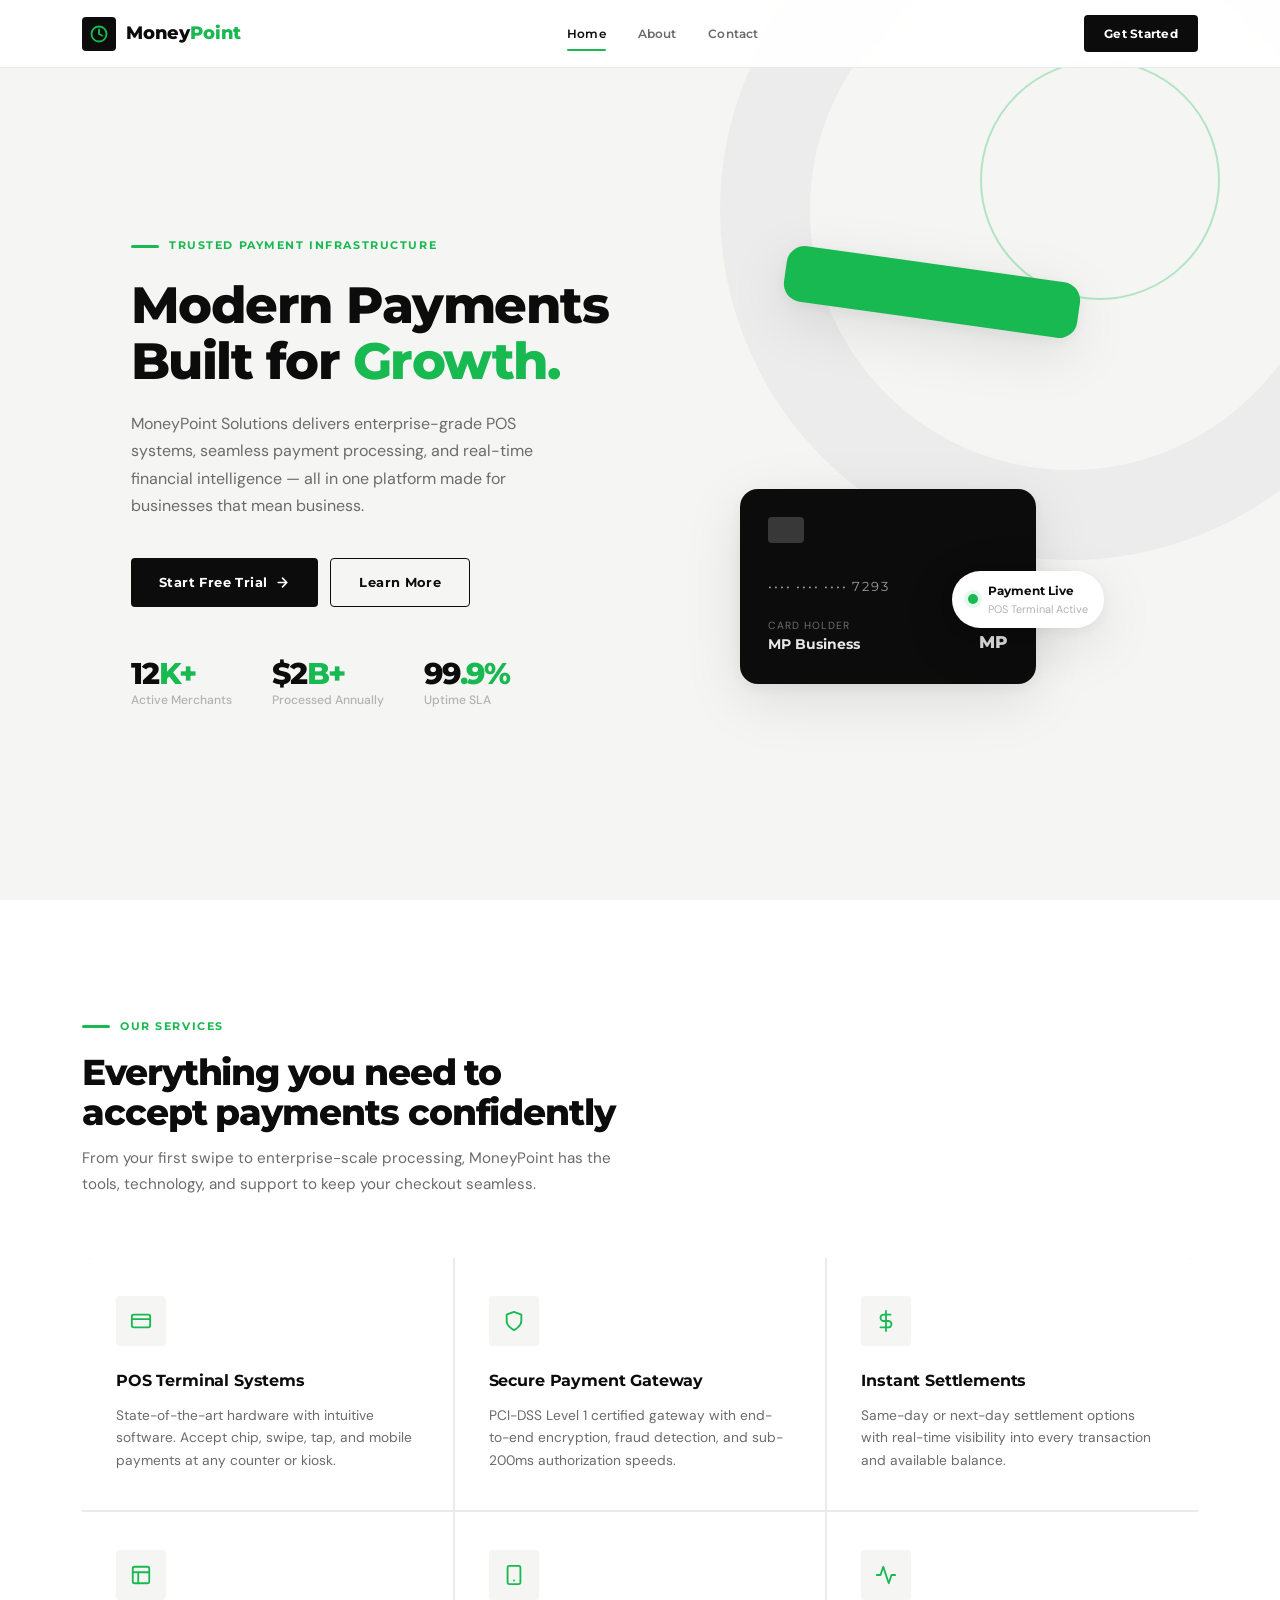
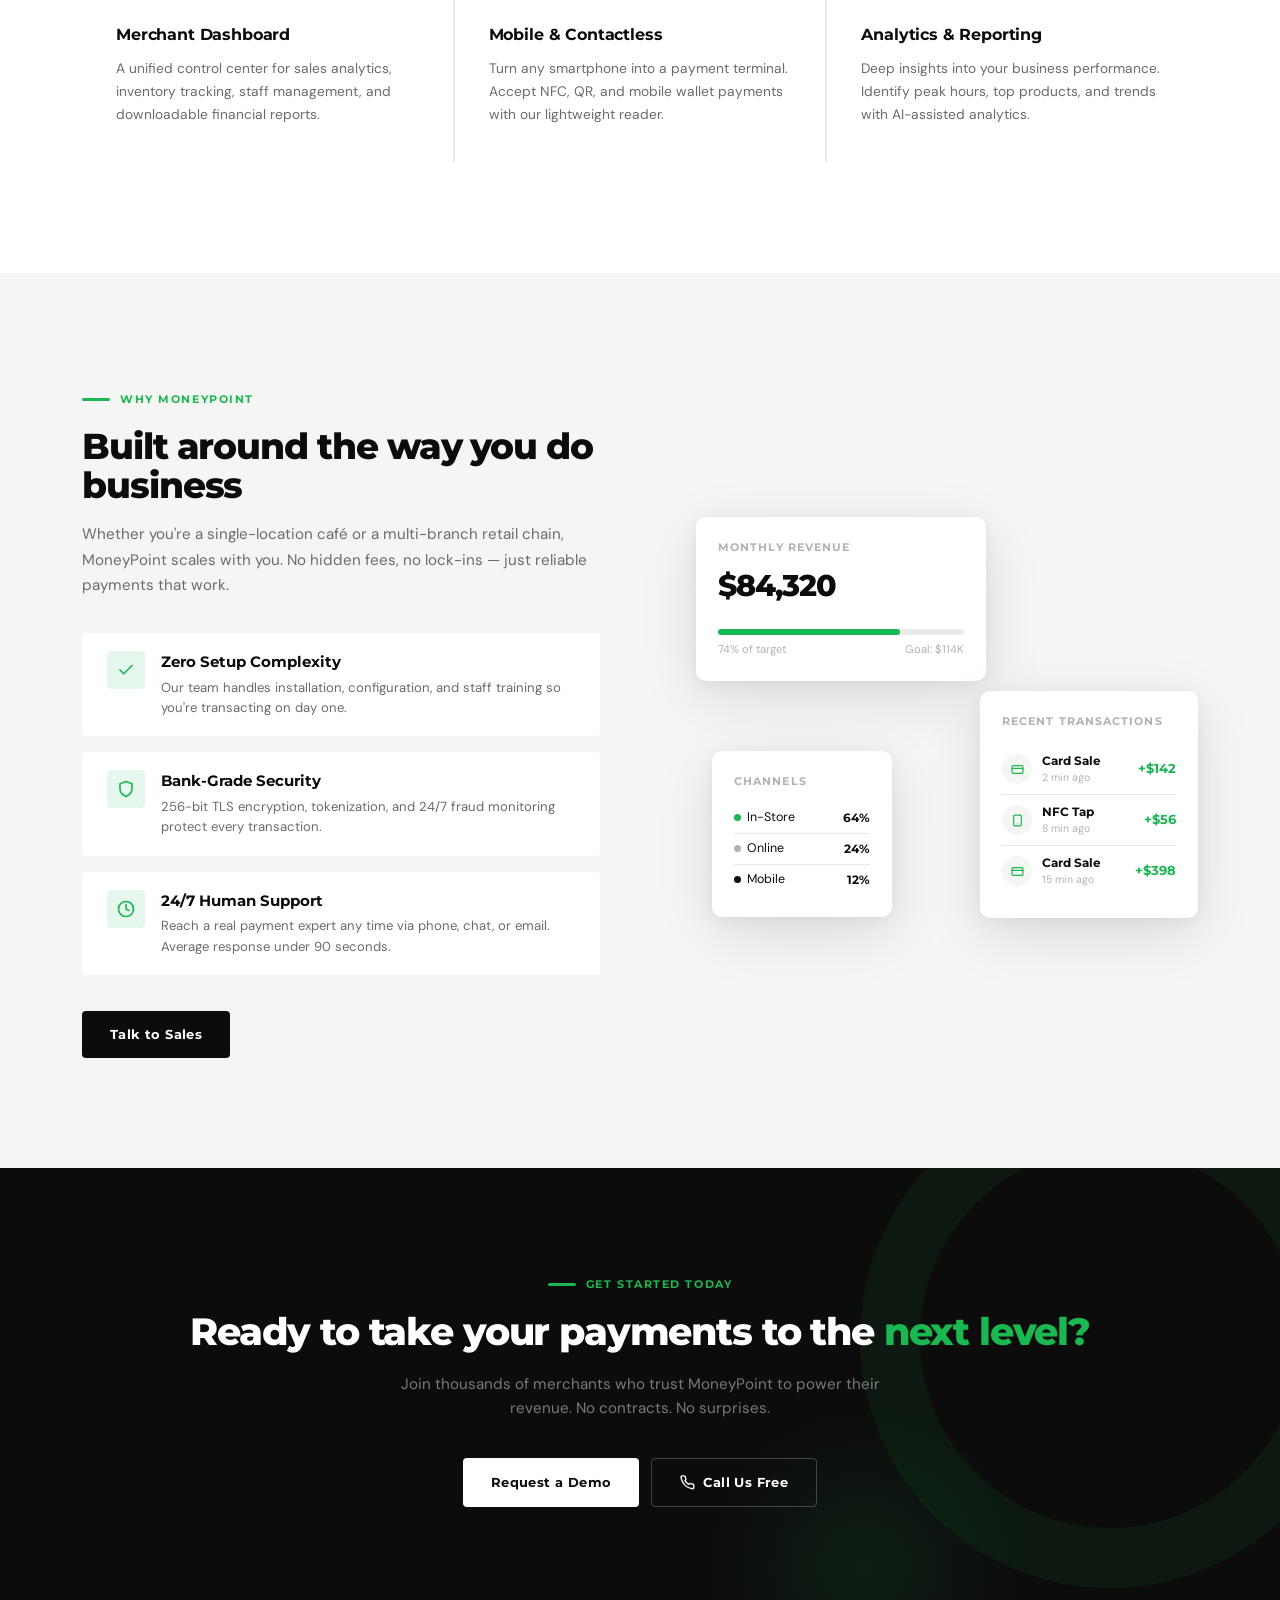
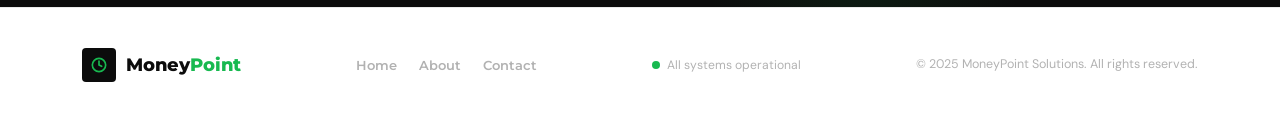
==== index.html @ 15b0367c "Add files via upload" ====
<!DOCTYPE html>
<!-- index.html -->
<html lang="en">
<head>
  <meta charset="UTF-8" />
  <meta name="viewport" content="width=device-width, initial-scale=1.0" />
  <title>MoneyPoint Solutions — Modern Payment Systems</title>
  <link rel="stylesheet" href="style.css" />
</head>
<body>
 
  <!-- ═══════════════ NAV ═══════════════ -->
  <nav>
    <div class="nav-inner">
      <a class="logo" href="index.html">
        <div class="logo-mark">
          <svg width="18" height="18" viewBox="0 0 24 24" fill="none" stroke="currentColor" stroke-width="2.5" stroke-linecap="round" stroke-linejoin="round"><circle cx="12" cy="12" r="10"/><path d="M12 6v6l4 2"/></svg>
        </div>
        <span class="logo-name">Money<span>Point</span></span>
      </a>
      <div class="nav-links">
        <a href="index.html" class="active">Home</a>
        <a href="about.html">About</a>
        <a href="contact.html">Contact</a>
      </div>
      <a href="contact.html" class="nav-cta">Get Started</a>
      <button class="burger" id="burger" onclick="toggleMenu()" aria-label="Open menu">
        <span></span><span></span><span></span>
      </button>
    </div>
  </nav>
 
  <div class="mobile-menu" id="mobileMenu">
    <a href="index.html" class="active">Home</a>
    <a href="about.html">About</a>
    <a href="contact.html">Contact</a>
    <a href="contact.html" class="mob-cta">Get Started →</a>
  </div>
 
  <!-- ═══════════════ HERO ═══════════════ -->
  <section class="hero">
    <div class="hero-geo"></div>
    <div class="wrap">
      <div class="hero-inner">
 
        <!-- Text -->
        <div class="hero-text">
          <div class="hero-eyebrow anim">
            <div class="acline"></div>
            Trusted Payment Infrastructure
          </div>
          <h1 class="anim d1">
            Modern Payments<br>Built for <em>Growth.</em>
          </h1>
          <p class="hero-desc anim d2">
            MoneyPoint Solutions delivers enterprise-grade POS systems, seamless payment processing, and real-time financial intelligence — all in one platform made for businesses that mean business.
          </p>
          <div class="hero-actions anim d3">
            <a href="contact.html" class="btn btn-primary">
              Start Free Trial
              <svg width="15" height="15" viewBox="0 0 24 24" fill="none" stroke="currentColor" stroke-width="2.5" stroke-linecap="round" stroke-linejoin="round"><path d="M5 12h14M12 5l7 7-7 7"/></svg>
            </a>
            <a href="about.html" class="btn btn-outline">Learn More</a>
          </div>
          <div class="hero-stats anim d4">
            <div class="stat">
              <div class="stat-num">12<span>K+</span></div>
              <div class="stat-label">Active Merchants</div>
            </div>
            <div class="stat">
              <div class="stat-num">$2<span>B+</span></div>
              <div class="stat-label">Processed Annually</div>
            </div>
            <div class="stat">
              <div class="stat-num">99<span>.9%</span></div>
              <div class="stat-label">Uptime SLA</div>
            </div>
          </div>
        </div>
 
        <!-- Card Visual -->
        <div class="hero-visual anim d3">
          <div class="card-scene">
            <div class="pay-card back"></div>
            <div class="pay-card front">
              <div class="card-chip"></div>
              <div class="card-num">•••• •••• •••• 7293</div>
              <div class="card-footer">
                <div>
                  <div class="card-name-label">Card Holder</div>
                  <div class="card-name-val">MP Business</div>
                </div>
                <div class="card-brand">MP</div>
              </div>
            </div>
            <div class="pos-pill">
              <div class="pos-dot"></div>
              <div>
                <div class="pos-text">Payment Live</div>
                <div class="pos-sub">POS Terminal Active</div>
              </div>
            </div>
          </div>
        </div>
 
      </div>
    </div>
  </section>
 
  <!-- ═══════════════ SERVICES ═══════════════ -->
  <section class="services">
    <div class="wrap">
      <div class="section-head">
        <div class="section-label"><div class="acline"></div> Our Services</div>
        <h2>Everything you need to accept payments confidently</h2>
        <p>From your first swipe to enterprise-scale processing, MoneyPoint has the tools, technology, and support to keep your checkout seamless.</p>
      </div>
      <div class="services-grid">
 
        <div class="svc-card">
          <div class="svc-icon">
            <svg width="22" height="22" viewBox="0 0 24 24" fill="none" stroke="currentColor" stroke-width="2" stroke-linecap="round" stroke-linejoin="round"><rect x="2" y="5" width="20" height="14" rx="2"/><line x1="2" y1="10" x2="22" y2="10"/></svg>
          </div>
          <h3>POS Terminal Systems</h3>
          <p>State-of-the-art hardware with intuitive software. Accept chip, swipe, tap, and mobile payments at any counter or kiosk.</p>
        </div>
 
        <div class="svc-card">
          <div class="svc-icon">
            <svg width="22" height="22" viewBox="0 0 24 24" fill="none" stroke="currentColor" stroke-width="2" stroke-linecap="round" stroke-linejoin="round"><path d="M12 22s8-4 8-10V5l-8-3-8 3v7c0 6 8 10 8 10z"/></svg>
          </div>
          <h3>Secure Payment Gateway</h3>
          <p>PCI-DSS Level 1 certified gateway with end-to-end encryption, fraud detection, and sub-200ms authorization speeds.</p>
        </div>
 
        <div class="svc-card">
          <div class="svc-icon">
            <svg width="22" height="22" viewBox="0 0 24 24" fill="none" stroke="currentColor" stroke-width="2" stroke-linecap="round" stroke-linejoin="round"><line x1="12" y1="1" x2="12" y2="23"/><path d="M17 5H9.5a3.5 3.5 0 0 0 0 7h5a3.5 3.5 0 0 1 0 7H6"/></svg>
          </div>
          <h3>Instant Settlements</h3>
          <p>Same-day or next-day settlement options with real-time visibility into every transaction and available balance.</p>
        </div>
 
        <div class="svc-card">
          <div class="svc-icon">
            <svg width="22" height="22" viewBox="0 0 24 24" fill="none" stroke="currentColor" stroke-width="2" stroke-linecap="round" stroke-linejoin="round"><rect x="3" y="3" width="18" height="18" rx="2"/><path d="M3 9h18M9 21V9"/></svg>
          </div>
          <h3>Merchant Dashboard</h3>
          <p>A unified control center for sales analytics, inventory tracking, staff management, and downloadable financial reports.</p>
        </div>
 
        <div class="svc-card">
          <div class="svc-icon">
            <svg width="22" height="22" viewBox="0 0 24 24" fill="none" stroke="currentColor" stroke-width="2" stroke-linecap="round" stroke-linejoin="round"><rect x="5" y="2" width="14" height="20" rx="2" ry="2"/><line x1="12" y1="18" x2="12.01" y2="18"/></svg>
          </div>
          <h3>Mobile &amp; Contactless</h3>
          <p>Turn any smartphone into a payment terminal. Accept NFC, QR, and mobile wallet payments with our lightweight reader.</p>
        </div>
 
        <div class="svc-card">
          <div class="svc-icon">
            <svg width="22" height="22" viewBox="0 0 24 24" fill="none" stroke="currentColor" stroke-width="2" stroke-linecap="round" stroke-linejoin="round"><polyline points="22 12 18 12 15 21 9 3 6 12 2 12"/></svg>
          </div>
          <h3>Analytics &amp; Reporting</h3>
          <p>Deep insights into your business performance. Identify peak hours, top products, and trends with AI-assisted analytics.</p>
        </div>
 
      </div>
    </div>
  </section>
 
  <!-- ═══════════════ BENEFITS ═══════════════ -->
  <section class="benefits">
    <div class="wrap">
      <div class="benefits-inner">
 
        <div class="benefits-col">
          <div class="section-label"><div class="acline"></div> Why MoneyPoint</div>
          <h2>Built around the way you do business</h2>
          <p>Whether you're a single-location café or a multi-branch retail chain, MoneyPoint scales with you. No hidden fees, no lock-ins — just reliable payments that work.</p>
          <div class="benefit-list">
            <div class="benefit-item">
              <div class="benefit-icon">
                <svg width="18" height="18" viewBox="0 0 24 24" fill="none" stroke="currentColor" stroke-width="2.2" stroke-linecap="round" stroke-linejoin="round"><polyline points="20 6 9 17 4 12"/></svg>
              </div>
              <div class="benefit-text">
                <h4>Zero Setup Complexity</h4>
                <p>Our team handles installation, configuration, and staff training so you're transacting on day one.</p>
              </div>
            </div>
            <div class="benefit-item">
              <div class="benefit-icon">
                <svg width="18" height="18" viewBox="0 0 24 24" fill="none" stroke="currentColor" stroke-width="2.2" stroke-linecap="round" stroke-linejoin="round"><path d="M12 22s8-4 8-10V5l-8-3-8 3v7c0 6 8 10 8 10z"/></svg>
              </div>
              <div class="benefit-text">
                <h4>Bank-Grade Security</h4>
                <p>256-bit TLS encryption, tokenization, and 24/7 fraud monitoring protect every transaction.</p>
              </div>
            </div>
            <div class="benefit-item">
              <div class="benefit-icon">
                <svg width="18" height="18" viewBox="0 0 24 24" fill="none" stroke="currentColor" stroke-width="2.2" stroke-linecap="round" stroke-linejoin="round"><circle cx="12" cy="12" r="10"/><polyline points="12 6 12 12 16 14"/></svg>
              </div>
              <div class="benefit-text">
                <h4>24/7 Human Support</h4>
                <p>Reach a real payment expert any time via phone, chat, or email. Average response under 90 seconds.</p>
              </div>
            </div>
          </div>
          <a href="contact.html" class="btn btn-primary">Talk to Sales</a>
        </div>
 
        <!-- Dashboard Visual -->
        <div class="benefits-visual">
          <div class="dash-card dash-main">
            <div class="dash-lbl">Monthly Revenue</div>
            <div class="dash-amount">$84,320</div>
            <div class="bar-track"><div class="bar-fill"></div></div>
            <div class="bar-meta"><span>74% of target</span><span>Goal: $114K</span></div>
          </div>
          <div class="dash-card dash-txn">
            <div class="dash-lbl" style="margin-bottom:14px">Recent Transactions</div>
            <div class="txn-row">
              <div class="txn-ico"><svg width="13" height="13" viewBox="0 0 24 24" fill="none" stroke="currentColor" stroke-width="2.2" stroke-linecap="round" stroke-linejoin="round"><rect x="2" y="5" width="20" height="14" rx="2"/><line x1="2" y1="10" x2="22" y2="10"/></svg></div>
              <div><div class="txn-name">Card Sale</div><div class="txn-time">2 min ago</div></div>
              <div class="txn-amt">+$142</div>
            </div>
            <div class="txn-row">
              <div class="txn-ico"><svg width="13" height="13" viewBox="0 0 24 24" fill="none" stroke="currentColor" stroke-width="2.2" stroke-linecap="round" stroke-linejoin="round"><rect x="5" y="2" width="14" height="20" rx="2"/><line x1="12" y1="18" x2="12.01" y2="18"/></svg></div>
              <div><div class="txn-name">NFC Tap</div><div class="txn-time">8 min ago</div></div>
              <div class="txn-amt">+$56</div>
            </div>
            <div class="txn-row">
              <div class="txn-ico"><svg width="13" height="13" viewBox="0 0 24 24" fill="none" stroke="currentColor" stroke-width="2.2" stroke-linecap="round" stroke-linejoin="round"><rect x="2" y="5" width="20" height="14" rx="2"/><line x1="2" y1="10" x2="22" y2="10"/></svg></div>
              <div><div class="txn-name">Card Sale</div><div class="txn-time">15 min ago</div></div>
              <div class="txn-amt">+$398</div>
            </div>
          </div>
          <div class="dash-card dash-status">
            <div class="dash-lbl" style="margin-bottom:12px">Channels</div>
            <div class="status-row"><span><span class="s-dot green"></span>In-Store</span><span class="s-val">64%</span></div>
            <div class="status-row"><span><span class="s-dot gray"></span>Online</span><span class="s-val">24%</span></div>
            <div class="status-row"><span><span class="s-dot dark"></span>Mobile</span><span class="s-val">12%</span></div>
          </div>
        </div>
 
      </div>
    </div>
  </section>
 
  <!-- ═══════════════ CTA BAND ═══════════════ -->
  <section class="cta-band">
    <div class="wrap">
      <div class="cta-inner">
        <div class="section-label"><div class="acline"></div> Get Started Today</div>
        <h2>Ready to take your payments to the <em>next level?</em></h2>
        <p>Join thousands of merchants who trust MoneyPoint to power their revenue. No contracts. No surprises.</p>
        <div class="cta-actions">
          <a href="contact.html" class="btn btn-white">Request a Demo</a>
          <a href="tel:+17186832297" class="btn btn-ghost">
            <svg width="15" height="15" viewBox="0 0 24 24" fill="none" stroke="currentColor" stroke-width="2.2" stroke-linecap="round" stroke-linejoin="round"><path d="M22 16.92v3a2 2 0 0 1-2.18 2 19.79 19.79 0 0 1-8.63-3.07A19.5 19.5 0 0 1 4.69 12 19.79 19.79 0 0 1 1.61 3.5 2 2 0 0 1 3.6 1.32h3a2 2 0 0 1 2 1.72c.127.96.361 1.903.7 2.81a2 2 0 0 1-.45 2.11L7.91 9a16 16 0 0 0 6 6l.91-.91a2 2 0 0 1 2.11-.45c.907.339 1.85.573 2.81.7A2 2 0 0 1 22 16.92z"/></svg>
            Call Us Free
          </a>
        </div>
      </div>
    </div>
  </section>
 
  <!-- ═══════════════ FOOTER ═══════════════ -->
  <footer>
    <div class="wrap">
      <div class="footer-inner">
        <a class="logo" href="index.html">
          <div class="logo-mark">
            <svg width="16" height="16" viewBox="0 0 24 24" fill="none" stroke="currentColor" stroke-width="2.5" stroke-linecap="round" stroke-linejoin="round"><circle cx="12" cy="12" r="10"/><path d="M12 6v6l4 2"/></svg>
          </div>
          <span class="logo-name">Money<span>Point</span></span>
        </a>
        <div class="footer-links">
          <a href="index.html">Home</a>
          <a href="about.html">About</a>
          <a href="contact.html">Contact</a>
        </div>
        <div class="status-pill"><span></span> All systems operational</div>
        <div class="footer-copy">© 2025 MoneyPoint Solutions. All rights reserved.</div>
      </div>
    </div>
  </footer>
 
  <script>
    function toggleMenu() {
      document.getElementById('mobileMenu').classList.toggle('open');
    }
  </script>
</body>
</html>
---- style.css ----
/* ── GOOGLE FONTS ─────────────────────────────────────────── */
@import url('https://fonts.googleapis.com/css2?family=Montserrat:wght@400;500;600;700;800&family=DM+Sans:ital,opsz,wght@0,9..40,300;0,9..40,400;0,9..40,500;1,9..40,300&display=swap');
 
/* ── DESIGN TOKENS ────────────────────────────────────────── */
:root {
  --white:    #ffffff;
  --off:      #f5f6f4;
  --gray-1:   #eaeaea;
  --gray-2:   #b2b2b2;
  --gray-3:   #6b6b6b;
  --black:    #0c0c0c;
  --green:    #18b950;
  --green-d:  #0f9040;
  --green-xl: #e6f8ed;
 
  --font-head: 'Montserrat', sans-serif;
  --font-body: 'DM Sans', sans-serif;
 
  --nav-h:  68px;
  --r:      4px;
  --r-lg:   10px;
  --trans:  .24s cubic-bezier(.4, 0, .2, 1);
  --shadow: 0 4px 24px rgba(0,0,0,.07), 0 1px 6px rgba(0,0,0,.04);
  --shadow-lg: 0 16px 60px rgba(0,0,0,.1), 0 4px 16px rgba(0,0,0,.06);
}
 
/* ── RESET ────────────────────────────────────────────────── */
*, *::before, *::after { box-sizing: border-box; margin: 0; padding: 0; }
html { scroll-behavior: smooth; }
body {
  font-family: var(--font-body);
  background: var(--white);
  color: var(--black);
  font-size: 16px;
  line-height: 1.6;
  -webkit-font-smoothing: antialiased;
}
img { display: block; max-width: 100%; }
a { text-decoration: none; color: inherit; }
button { cursor: pointer; border: none; background: none; font: inherit; }
ul { list-style: none; }
 
/* ── LAYOUT HELPERS ───────────────────────────────────────── */
.wrap {
  max-width: 1180px;
  margin: 0 auto;
  padding: 0 32px;
}
.section-label {
  display: inline-flex;
  align-items: center;
  gap: 10px;
  font-family: var(--font-head);
  font-size: .7rem;
  font-weight: 700;
  letter-spacing: .14em;
  text-transform: uppercase;
  color: var(--green);
  margin-bottom: 18px;
}
.acline {
  display: inline-block;
  width: 28px; height: 3px;
  background: var(--green);
  border-radius: 2px;
  flex-shrink: 0;
}
 
/* ── BUTTONS ──────────────────────────────────────────────── */
.btn {
  display: inline-flex;
  align-items: center;
  gap: 8px;
  padding: 13px 28px;
  border-radius: var(--r);
  font-family: var(--font-head);
  font-size: .82rem;
  font-weight: 700;
  letter-spacing: .03em;
  transition: all var(--trans);
  white-space: nowrap;
}
.btn-primary   { background: var(--black); color: var(--white); }
.btn-primary:hover { background: var(--green); transform: translateY(-2px); box-shadow: 0 8px 24px rgba(24,185,80,.25); }
.btn-outline   { border: 1.5px solid var(--black); color: var(--black); }
.btn-outline:hover { background: var(--black); color: var(--white); transform: translateY(-2px); }
.btn-green     { background: var(--green); color: var(--white); }
.btn-green:hover { background: var(--green-d); transform: translateY(-2px); box-shadow: 0 8px 24px rgba(24,185,80,.3); }
.btn-white     { background: var(--white); color: var(--black); }
.btn-white:hover { background: var(--green); color: var(--white); transform: translateY(-2px); }
.btn-ghost     { border: 1.5px solid rgba(255,255,255,.22); color: var(--white); }
.btn-ghost:hover { background: rgba(255,255,255,.1); border-color: rgba(255,255,255,.5); transform: translateY(-2px); }
.btn svg       { flex-shrink: 0; }
 
/* ── NAV ──────────────────────────────────────────────────── */
nav {
  position: fixed;
  top: 0; left: 0; right: 0;
  z-index: 200;
  height: var(--nav-h);
  background: rgba(255,255,255,.93);
  backdrop-filter: blur(14px);
  -webkit-backdrop-filter: blur(14px);
  border-bottom: 1px solid var(--gray-1);
}
.nav-inner {
  max-width: 1180px;
  margin: 0 auto;
  padding: 0 32px;
  height: 100%;
  display: flex;
  align-items: center;
  justify-content: space-between;
  gap: 24px;
}
.logo {
  display: flex;
  align-items: center;
  gap: 10px;
  font-family: var(--font-head);
  font-weight: 800;
  font-size: 1.1rem;
  letter-spacing: -.01em;
  color: var(--black);
  flex-shrink: 0;
}
.logo-mark {
  width: 34px; height: 34px;
  background: var(--black);
  border-radius: var(--r);
  display: grid;
  place-items: center;
}
.logo-mark svg { color: var(--green); }
.logo-name span { color: var(--green); }
 
.nav-links {
  display: flex;
  align-items: center;
  gap: 2px;
}
.nav-links a {
  padding: 7px 15px;
  border-radius: var(--r);
  font-family: var(--font-head);
  font-size: .78rem;
  font-weight: 600;
  color: var(--gray-3);
  letter-spacing: .01em;
  transition: color var(--trans), background var(--trans);
  position: relative;
}
.nav-links a:hover { color: var(--black); background: var(--off); }
.nav-links a.active {
  color: var(--black);
}
.nav-links a.active::after {
  content: '';
  position: absolute;
  bottom: -1px; left: 15px; right: 15px;
  height: 2px;
  background: var(--green);
  border-radius: 2px;
}
.nav-cta {
  padding: 9px 20px;
  border-radius: var(--r);
  font-family: var(--font-head);
  font-size: .78rem;
  font-weight: 700;
  background: var(--black);
  color: var(--white);
  letter-spacing: .02em;
  transition: background var(--trans), transform var(--trans);
}
.nav-cta:hover { background: var(--green); transform: translateY(-1px); }
 
/* hamburger */
.burger {
  display: none;
  flex-direction: column;
  justify-content: center;
  gap: 5px;
  width: 36px; height: 36px;
  padding: 6px;
  cursor: pointer;
}
.burger span {
  display: block;
  width: 22px; height: 2px;
  background: var(--black);
  border-radius: 2px;
  transition: transform var(--trans), opacity var(--trans);
}
.mobile-menu {
  display: none;
  position: fixed;
  top: var(--nav-h); left: 0; right: 0;
  background: var(--white);
  border-bottom: 1px solid var(--gray-1);
  padding: 16px 24px 24px;
  z-index: 199;
  flex-direction: column;
  gap: 4px;
  box-shadow: 0 8px 30px rgba(0,0,0,.08);
}
.mobile-menu.open { display: flex; }
.mobile-menu a {
  padding: 11px 16px;
  border-radius: var(--r);
  font-family: var(--font-head);
  font-size: .9rem;
  font-weight: 600;
  color: var(--gray-3);
  transition: color var(--trans), background var(--trans);
}
.mobile-menu a:hover,
.mobile-menu a.active { color: var(--black); background: var(--off); }
.mobile-menu .mob-cta {
  margin-top: 10px;
  background: var(--black);
  color: var(--white);
  text-align: center;
  border-radius: var(--r);
  font-weight: 700;
}
.mobile-menu .mob-cta:hover { background: var(--green); }
 
/* ── HERO ─────────────────────────────────────────────────── */
.hero {
  min-height: 100vh;
  padding: calc(var(--nav-h) + 80px) 0 100px;
  position: relative;
  overflow: hidden;
  display: flex;
  align-items: center;
  background: var(--off);
}
.hero-geo {
  position: absolute;
  inset: 0;
  pointer-events: none;
}
.hero-geo::before {
  content: '';
  position: absolute;
  right: -140px; top: -140px;
  width: 700px; height: 700px;
  border: 90px solid rgba(234,234,234,.8);
  border-radius: 50%;
}
.hero-geo::after {
  content: '';
  position: absolute;
  right: 60px; top: 60px;
  width: 240px; height: 240px;
  border: 2.5px solid var(--green);
  border-radius: 50%;
  opacity: .3;
}
.hero-inner {
  position: relative;
  z-index: 1;
  display: grid;
  grid-template-columns: 1fr 1fr;
  align-items: center;
  gap: 64px;
}
.hero-eyebrow {
  display: flex;
  align-items: center;
  gap: 10px;
  font-family: var(--font-head);
  font-size: .7rem;
  font-weight: 700;
  letter-spacing: .14em;
  text-transform: uppercase;
  color: var(--green);
  margin-bottom: 22px;
}
.hero h1 {
  font-family: var(--font-head);
  font-weight: 800;
  font-size: clamp(2.4rem, 4vw, 3.8rem);
  line-height: 1.08;
  letter-spacing: -.03em;
  color: var(--black);
  margin-bottom: 22px;
}
.hero h1 em {
  font-style: normal;
  color: var(--green);
}
.hero-desc {
  font-size: 1rem;
  color: var(--gray-3);
  line-height: 1.72;
  max-width: 440px;
  margin-bottom: 38px;
}
.hero-actions {
  display: flex;
  flex-wrap: wrap;
  gap: 12px;
  margin-bottom: 52px;
}
.hero-stats {
  display: flex;
  gap: 40px;
  flex-wrap: wrap;
}
.stat { display: flex; flex-direction: column; gap: 2px; }
.stat-num {
  font-family: var(--font-head);
  font-size: 1.9rem;
  font-weight: 800;
  letter-spacing: -.04em;
  color: var(--black);
  line-height: 1;
}
.stat-num span { color: var(--green); }
.stat-label {
  font-size: .76rem;
  color: var(--gray-2);
  font-weight: 500;
}
 
/* hero card visual */
.hero-visual { display: flex; justify-content: center; align-items: center; }
.card-scene {
  position: relative;
  width: 340px; height: 420px;
}
.pay-card {
  position: absolute;
  width: 296px;
  border-radius: 18px;
  padding: 28px;
  box-shadow: var(--shadow-lg);
}
.pay-card.back {
  background: var(--green);
  top: 0; right: 0;
  transform: rotate(8deg);
  z-index: 1;
}
.pay-card.front {
  background: var(--black);
  bottom: 0; left: 0;
  z-index: 2;
  color: var(--white);
}
.card-chip {
  width: 36px; height: 26px;
  background: rgba(255,255,255,.18);
  border-radius: 4px;
  margin-bottom: 34px;
}
.card-num {
  font-family: var(--font-head);
  font-size: .8rem;
  letter-spacing: .14em;
  color: rgba(255,255,255,.6);
  margin-bottom: 20px;
}
.card-footer {
  display: flex;
  justify-content: space-between;
  align-items: flex-end;
}
.card-name-label { font-size: .65rem; color: rgba(255,255,255,.4); text-transform: uppercase; letter-spacing: .1em; }
.card-name-val   { font-family: var(--font-head); font-size: .85rem; font-weight: 700; color: rgba(255,255,255,.9); }
.card-brand      { font-family: var(--font-head); font-size: 1.05rem; font-weight: 800; color: rgba(255,255,255,.85); }
 
.pos-pill {
  position: absolute;
  bottom: 56px; right: -24px; z-index: 3;
  background: var(--white);
  border-radius: 30px;
  padding: 10px 16px;
  box-shadow: var(--shadow-lg);
  display: flex;
  align-items: center;
  gap: 10px;
}
.pos-dot {
  width: 10px; height: 10px;
  border-radius: 50%;
  background: var(--green);
  box-shadow: 0 0 0 4px var(--green-xl);
}
.pos-text  { font-family: var(--font-head); font-size: .78rem; font-weight: 700; color: var(--black); }
.pos-sub   { font-size: .68rem; color: var(--gray-2); }
 
/* ── SERVICES ─────────────────────────────────────────────── */
.services {
  padding: 110px 0;
  background: var(--white);
}
.section-head {
  max-width: 540px;
  margin-bottom: 60px;
}
.section-head h2 {
  font-family: var(--font-head);
  font-weight: 800;
  font-size: clamp(1.8rem, 2.8vw, 2.5rem);
  letter-spacing: -.03em;
  line-height: 1.1;
  margin-bottom: 14px;
}
.section-head p {
  color: var(--gray-3);
  font-size: .95rem;
  line-height: 1.7;
}
.services-grid {
  display: grid;
  grid-template-columns: repeat(3, 1fr);
  gap: 2px;
  background: var(--gray-1);
  border-radius: var(--r-lg);
  overflow: hidden;
}
.svc-card {
  background: var(--white);
  padding: 38px 34px;
  position: relative;
  transition: background var(--trans);
}
.svc-card::after {
  content: '';
  position: absolute;
  top: 0; left: 0; right: 0;
  height: 3px;
  background: var(--green);
  transform: scaleX(0);
  transform-origin: left;
  transition: transform .35s cubic-bezier(.4,0,.2,1);
}
.svc-card:hover { background: var(--off); }
.svc-card:hover::after { transform: scaleX(1); }
.svc-icon {
  width: 50px; height: 50px;
  border-radius: var(--r);
  background: var(--off);
  display: grid;
  place-items: center;
  margin-bottom: 22px;
  transition: background var(--trans);
}
.svc-card:hover .svc-icon { background: var(--green-xl); }
.svc-icon svg { color: var(--green); }
.svc-card h3 {
  font-family: var(--font-head);
  font-size: 1rem;
  font-weight: 700;
  letter-spacing: -.01em;
  margin-bottom: 10px;
}
.svc-card p { font-size: .86rem; color: var(--gray-3); line-height: 1.65; }
 
/* ── BENEFITS ─────────────────────────────────────────────── */
.benefits {
  padding: 110px 0;
  background: var(--off);
}
.benefits-inner {
  display: grid;
  grid-template-columns: 1fr 1fr;
  align-items: center;
  gap: 80px;
}
.benefits-col h2 {
  font-family: var(--font-head);
  font-weight: 800;
  font-size: clamp(1.8rem, 2.8vw, 2.5rem);
  letter-spacing: -.03em;
  line-height: 1.1;
  margin-bottom: 16px;
}
.benefits-col > p {
  color: var(--gray-3);
  font-size: .95rem;
  line-height: 1.7;
  margin-bottom: 34px;
}
.benefit-list {
  display: flex;
  flex-direction: column;
  gap: 16px;
  margin-bottom: 36px;
}
.benefit-item {
  display: flex;
  gap: 16px;
  align-items: flex-start;
  padding: 18px 22px;
  background: var(--white);
  border-radius: var(--r);
  border-left: 3px solid transparent;
  transition: border-color var(--trans), box-shadow var(--trans);
}
.benefit-item:hover {
  border-left-color: var(--green);
  box-shadow: var(--shadow);
}
.benefit-icon {
  width: 38px; height: 38px;
  min-width: 38px;
  border-radius: var(--r);
  background: var(--green-xl);
  display: grid;
  place-items: center;
}
.benefit-icon svg { color: var(--green); }
.benefit-text h4 {
  font-family: var(--font-head);
  font-size: .92rem;
  font-weight: 700;
  margin-bottom: 3px;
}
.benefit-text p { font-size: .82rem; color: var(--gray-3); line-height: 1.55; }
 
/* benefits visual */
.benefits-visual {
  position: relative;
  height: 440px;
}
.dash-card {
  position: absolute;
  background: var(--white);
  border-radius: var(--r-lg);
  box-shadow: var(--shadow-lg);
  padding: 22px;
}
.dash-main { width: 290px; top: 16px; left: 16px; }
.dash-lbl {
  font-family: var(--font-head);
  font-size: .68rem;
  font-weight: 700;
  letter-spacing: .1em;
  text-transform: uppercase;
  color: var(--gray-2);
  margin-bottom: 6px;
}
.dash-amount {
  font-family: var(--font-head);
  font-size: 1.9rem;
  font-weight: 800;
  letter-spacing: -.04em;
  color: var(--black);
  margin-bottom: 18px;
}
.bar-track { height: 6px; background: var(--gray-1); border-radius: 3px; margin-bottom: 6px; }
.bar-fill  { height: 100%; background: var(--green); border-radius: 3px; width: 74%; }
.bar-meta  { display: flex; justify-content: space-between; font-size: .7rem; color: var(--gray-2); }
 
.dash-txn { width: 218px; top: 190px; right: 0; }
.txn-row {
  display: flex;
  align-items: center;
  gap: 10px;
  padding: 7px 0;
  border-bottom: 1px solid var(--gray-1);
}
.txn-row:last-child { border-bottom: none; }
.txn-ico {
  width: 30px; height: 30px;
  border-radius: 50%;
  background: var(--off);
  display: grid;
  place-items: center;
  flex-shrink: 0;
}
.txn-ico svg { color: var(--green); }
.txn-name { font-family: var(--font-head); font-size: .75rem; font-weight: 700; }
.txn-time { font-size: .66rem; color: var(--gray-2); }
.txn-amt  { font-family: var(--font-head); font-size: .8rem; font-weight: 700; color: var(--green); margin-left: auto; }
 
.dash-status { width: 180px; bottom: 24px; left: 32px; }
.status-row {
  display: flex;
  justify-content: space-between;
  align-items: center;
  font-size: .78rem;
  padding: 5px 0;
  border-bottom: 1px solid var(--gray-1);
}
.status-row:last-child { border-bottom: none; }
.s-dot {
  display: inline-block;
  width: 7px; height: 7px;
  border-radius: 50%;
  margin-right: 6px;
}
.s-dot.green { background: var(--green); }
.s-dot.gray  { background: var(--gray-2); }
.s-dot.dark  { background: var(--black); }
.s-val { font-family: var(--font-head); font-weight: 700; font-size: .75rem; }
 
/* ── CTA BANNER ───────────────────────────────────────────── */
.cta-band {
  padding: 100px 0;
  background: var(--black);
  position: relative;
  overflow: hidden;
}
.cta-band::before {
  content: '';
  position: absolute;
  right: -80px; top: -80px;
  width: 500px; height: 500px;
  border: 60px solid rgba(24,185,80,.07);
  border-radius: 50%;
}
.cta-band::after {
  content: '';
  position: absolute;
  left: 55%; bottom: -120px;
  width: 320px; height: 320px;
  background: radial-gradient(circle, rgba(24,185,80,.1) 0%, transparent 70%);
}
.cta-inner { position: relative; z-index: 1; text-align: center; }
.cta-inner .section-label { justify-content: center; }
.cta-inner h2 {
  font-family: var(--font-head);
  font-weight: 800;
  font-size: clamp(1.9rem, 3vw, 2.8rem);
  letter-spacing: -.03em;
  color: var(--white);
  margin-bottom: 18px;
  line-height: 1.1;
}
.cta-inner h2 em { font-style: normal; color: var(--green); }
.cta-inner p { color: rgba(255,255,255,.45); font-size: .95rem; margin-bottom: 38px; max-width: 480px; margin-left: auto; margin-right: auto; }
.cta-actions { display: flex; justify-content: center; flex-wrap: wrap; gap: 12px; }
 
/* ── PAGE HERO (about/contact) ───────────────────────────── */
.page-hero {
  padding: calc(var(--nav-h) + 72px) 0 72px;
  background: var(--off);
  position: relative;
  overflow: hidden;
}
.page-hero::after {
  content: '';
  position: absolute;
  right: -80px; bottom: -80px;
  width: 420px; height: 420px;
  border: 2px solid var(--green);
  border-radius: 50%;
  opacity: .1;
}
.page-hero-content { position: relative; z-index: 1; max-width: 680px; }
.page-hero h1 {
  font-family: var(--font-head);
  font-weight: 800;
  font-size: clamp(2.2rem, 3.8vw, 3.4rem);
  letter-spacing: -.03em;
  line-height: 1.08;
  margin-bottom: 20px;
}
.page-hero h1 em { font-style: normal; color: var(--green); }
.page-hero p {
  font-size: 1rem;
  color: var(--gray-3);
  line-height: 1.72;
  max-width: 520px;
}
 
/* ── ABOUT — STORY ────────────────────────────────────────── */
.story { padding: 100px 0; }
.story-grid {
  display: grid;
  grid-template-columns: 1fr 1fr;
  gap: 72px;
  align-items: center;
}
.story-col h2 {
  font-family: var(--font-head);
  font-weight: 800;
  font-size: clamp(1.7rem, 2.5vw, 2.2rem);
  letter-spacing: -.03em;
  line-height: 1.12;
  margin-bottom: 18px;
}
.story-col p {
  color: var(--gray-3);
  line-height: 1.75;
  font-size: .95rem;
  margin-bottom: 16px;
}
.story-col p:last-child { margin-bottom: 0; }
.stat-mosaic {
  display: grid;
  grid-template-columns: 1fr 1fr;
  gap: 14px;
}
.mosaic-block {
  background: var(--off);
  border-radius: var(--r-lg);
  padding: 26px 22px;
  border-top: 3px solid transparent;
  transition: border-color var(--trans);
}
.mosaic-block:hover { border-top-color: var(--green); }
.mosaic-block.dark  {
  background: var(--black);
  grid-row: span 2;
  display: flex;
  flex-direction: column;
  justify-content: flex-end;
}
.mosaic-num {
  font-family: var(--font-head);
  font-size: 2rem;
  font-weight: 800;
  letter-spacing: -.04em;
  color: var(--green);
}
.mosaic-desc {
  font-size: .8rem;
  color: var(--gray-3);
  margin-top: 5px;
  line-height: 1.4;
}
.mosaic-block.dark .mosaic-desc { color: rgba(255,255,255,.4); }
 
/* ── ABOUT — VALUES ───────────────────────────────────────── */
.values {
  padding: 90px 0;
  background: var(--off);
}
.values-head { text-align: center; margin-bottom: 52px; }
.values-head h2 {
  font-family: var(--font-head);
  font-weight: 800;
  font-size: clamp(1.7rem, 2.5vw, 2.2rem);
  letter-spacing: -.03em;
}
.values-grid {
  display: grid;
  grid-template-columns: repeat(4, 1fr);
  gap: 20px;
}
.val-card {
  background: var(--white);
  border-radius: var(--r-lg);
  padding: 30px 22px;
  text-align: center;
  transition: transform var(--trans), box-shadow var(--trans);
}
.val-card:hover { transform: translateY(-4px); box-shadow: var(--shadow-lg); }
.val-icon {
  width: 52px; height: 52px;
  border-radius: 50%;
  background: var(--green-xl);
  display: grid;
  place-items: center;
  margin: 0 auto 18px;
}
.val-icon svg { color: var(--green); }
.val-card h3 {
  font-family: var(--font-head);
  font-size: .92rem;
  font-weight: 700;
  margin-bottom: 8px;
}
.val-card p { font-size: .8rem; color: var(--gray-3); line-height: 1.6; }
 
/* ── ABOUT — TEAM ─────────────────────────────────────────── */
.team { padding: 90px 0; }
.team-grid {
  display: grid;
  grid-template-columns: repeat(4, 1fr);
  gap: 22px;
}
.team-card { text-align: center; }
.avatar {
  width: 84px; height: 84px;
  border-radius: 50%;
  background: var(--off);
  border: 2px solid var(--gray-1);
  display: flex;
  align-items: center;
  justify-content: center;
  margin: 0 auto 14px;
  font-family: var(--font-head);
  font-size: 1.3rem;
  font-weight: 800;
  color: var(--black);
  position: relative;
}
.avatar::after {
  content: '';
  position: absolute;
  bottom: 4px; right: 4px;
  width: 13px; height: 13px;
  border-radius: 50%;
  background: var(--green);
  border: 2px solid var(--white);
}
.team-name {
  font-family: var(--font-head);
  font-weight: 700;
  font-size: .9rem;
}
.team-role { font-size: .78rem; color: var(--gray-2); margin-top: 3px; }
 
/* ── CONTACT PAGE ─────────────────────────────────────────── */
.contact-wrap {
  display: grid;
  grid-template-columns: 400px 1fr;
  gap: 0;
  min-height: calc(100vh - var(--nav-h));
}
.contact-aside {
  background: var(--black);
  color: var(--white);
  padding: 72px 48px;
  display: flex;
  flex-direction: column;
  gap: 40px;
}
.aside-logo .logo-mark { background: var(--green); }
.aside-logo .logo-name { color: var(--white); }
.aside-logo .logo-name span { color: var(--green); }
 
.aside-heading h2 {
  font-family: var(--font-head);
  font-weight: 800;
  font-size: clamp(1.6rem, 2.2vw, 2.2rem);
  letter-spacing: -.03em;
  line-height: 1.12;
  color: var(--white);
  margin-bottom: 14px;
}
.aside-heading h2 em { font-style: normal; color: var(--green); }
.aside-heading p { font-size: .88rem; color: rgba(255,255,255,.45); line-height: 1.68; }
 
.channel-list { display: flex; flex-direction: column; gap: 16px; }
.channel {
  display: flex;
  align-items: flex-start;
  gap: 14px;
  padding: 18px;
  border-radius: var(--r);
  background: rgba(255,255,255,.05);
  border: 1px solid rgba(255,255,255,.07);
  transition: background var(--trans), border-color var(--trans);
}
.channel:hover {
  background: rgba(24,185,80,.1);
  border-color: rgba(24,185,80,.3);
}
.ch-ico {
  width: 38px; height: 38px;
  min-width: 38px;
  border-radius: var(--r);
  background: rgba(24,185,80,.15);
  display: grid;
  place-items: center;
}
.ch-ico svg { color: var(--green); }
.ch-label {
  font-family: var(--font-head);
  font-size: .66rem;
  font-weight: 700;
  letter-spacing: .1em;
  text-transform: uppercase;
  color: rgba(255,255,255,.35);
  margin-bottom: 4px;
}
.ch-val {
  font-size: .88rem;
  font-weight: 500;
  color: var(--white);
  line-height: 1.5;
}
.ch-val a { color: var(--white); transition: color var(--trans); }
.ch-val a:hover { color: var(--green); }
.ch-sub { font-size: .74rem; color: rgba(255,255,255,.3); margin-top: 2px; }
 
.aside-hours {
  padding: 20px;
  border-radius: var(--r);
  border: 1px solid rgba(255,255,255,.07);
  background: rgba(255,255,255,.03);
}
.aside-hours h4 {
  font-family: var(--font-head);
  font-size: .75rem;
  font-weight: 700;
  letter-spacing: .08em;
  text-transform: uppercase;
  color: rgba(255,255,255,.35);
  margin-bottom: 12px;
}
.hr-row {
  display: flex;
  justify-content: space-between;
  font-size: .8rem;
  padding: 5px 0;
  border-bottom: 1px solid rgba(255,255,255,.06);
  color: rgba(255,255,255,.55);
}
.hr-row:last-child { border-bottom: none; }
.hr-row strong { color: rgba(255,255,255,.8); font-weight: 600; }
 
.aside-foot {
  margin-top: auto;
  font-size: .74rem;
  color: rgba(255,255,255,.2);
}
 
/* contact form panel */
.contact-form-panel {
  padding: calc(var(--nav-h) + 56px) 56px 80px;
  background: var(--white);
  overflow-y: auto;
}
.form-head { margin-bottom: 40px; }
.form-head h2 {
  font-family: var(--font-head);
  font-weight: 800;
  font-size: clamp(1.5rem, 2vw, 2rem);
  letter-spacing: -.03em;
  margin-bottom: 8px;
}
.form-head p { font-size: .88rem; color: var(--gray-3); }
.c-form { display: flex; flex-direction: column; gap: 18px; }
.form-row { display: grid; grid-template-columns: 1fr 1fr; gap: 18px; }
.field { display: flex; flex-direction: column; gap: 6px; }
.field label {
  font-family: var(--font-head);
  font-size: .74rem;
  font-weight: 700;
  color: var(--black);
  letter-spacing: .02em;
}
.field input,
.field select,
.field textarea {
  padding: 12px 15px;
  border: 1.5px solid var(--gray-1);
  border-radius: var(--r);
  font-family: var(--font-body);
  font-size: .88rem;
  background: var(--white);
  color: var(--black);
  transition: border-color var(--trans), box-shadow var(--trans);
  outline: none;
}
.field input:focus,
.field select:focus,
.field textarea:focus {
  border-color: var(--green);
  box-shadow: 0 0 0 3px rgba(24,185,80,.1);
}
.field textarea { resize: vertical; min-height: 116px; }
.form-note { font-size: .74rem; color: var(--gray-2); }
.success-note {
  display: none;
  padding: 18px 22px;
  background: var(--green-xl);
  border: 1.5px solid var(--green);
  border-radius: var(--r);
  font-size: .88rem;
  color: var(--green-d);
  font-weight: 500;
}
.success-note.show { display: block; }
 
/* ── FOOTER ───────────────────────────────────────────────── */
footer {
  background: var(--white);
  border-top: 1px solid var(--gray-1);
  padding: 40px 0;
}
.footer-inner {
  display: flex;
  align-items: center;
  justify-content: space-between;
  flex-wrap: wrap;
  gap: 18px;
}
.footer-links {
  display: flex;
  gap: 22px;
}
.footer-links a {
  font-size: .82rem;
  color: var(--gray-2);
  transition: color var(--trans);
  font-family: var(--font-head);
  font-weight: 600;
}
.footer-links a:hover { color: var(--green); }
.footer-copy { font-size: .78rem; color: var(--gray-2); }
.status-pill {
  display: flex;
  align-items: center;
  gap: 7px;
  font-size: .76rem;
  color: var(--gray-2);
}
.status-pill span {
  width: 8px; height: 8px;
  background: var(--green);
  border-radius: 50%;
  display: inline-block;
}
 
/* ── ANIMATIONS ───────────────────────────────────────────── */
@keyframes fadeUp {
  from { opacity: 0; transform: translateY(22px); }
  to   { opacity: 1; transform: translateY(0); }
}
.anim { animation: fadeUp .55s cubic-bezier(.4,0,.2,1) both; }
.d1  { animation-delay: .08s; }
.d2  { animation-delay: .18s; }
.d3  { animation-delay: .28s; }
.d4  { animation-delay: .38s; }
.d5  { animation-delay: .48s; }
.d6  { animation-delay: .58s; }
 
/* ── RESPONSIVE ───────────────────────────────────────────── */
@media (max-width: 1024px) {
  .hero-inner        { grid-template-columns: 1fr; }
  .hero-visual       { display: none; }
  .services-grid     { grid-template-columns: 1fr 1fr; }
  .benefits-inner    { grid-template-columns: 1fr; }
  .benefits-visual   { display: none; }
  .story-grid        { grid-template-columns: 1fr; }
  .values-grid       { grid-template-columns: 1fr 1fr; }
  .team-grid         { grid-template-columns: 1fr 1fr; }
  .contact-wrap      { grid-template-columns: 1fr; }
  .contact-aside     { padding: calc(var(--nav-h) + 40px) 32px 48px; }
  .contact-form-panel{ padding: 48px 32px 80px; }
}
@media (max-width: 768px) {
  .wrap              { padding: 0 20px; }
  .nav-inner         { padding: 0 20px; }
  .nav-links         { display: none; }
  .nav-cta           { display: none; }
  .burger            { display: flex; }
  .services-grid     { grid-template-columns: 1fr; }
  .form-row          { grid-template-columns: 1fr; }
  .hero-stats        { gap: 24px; }
  .footer-inner      { flex-direction: column; align-items: flex-start; gap: 14px; }
}
@media (max-width: 480px) {
  .values-grid  { grid-template-columns: 1fr; }
  .team-grid    { grid-template-columns: 1fr 1fr; }
}
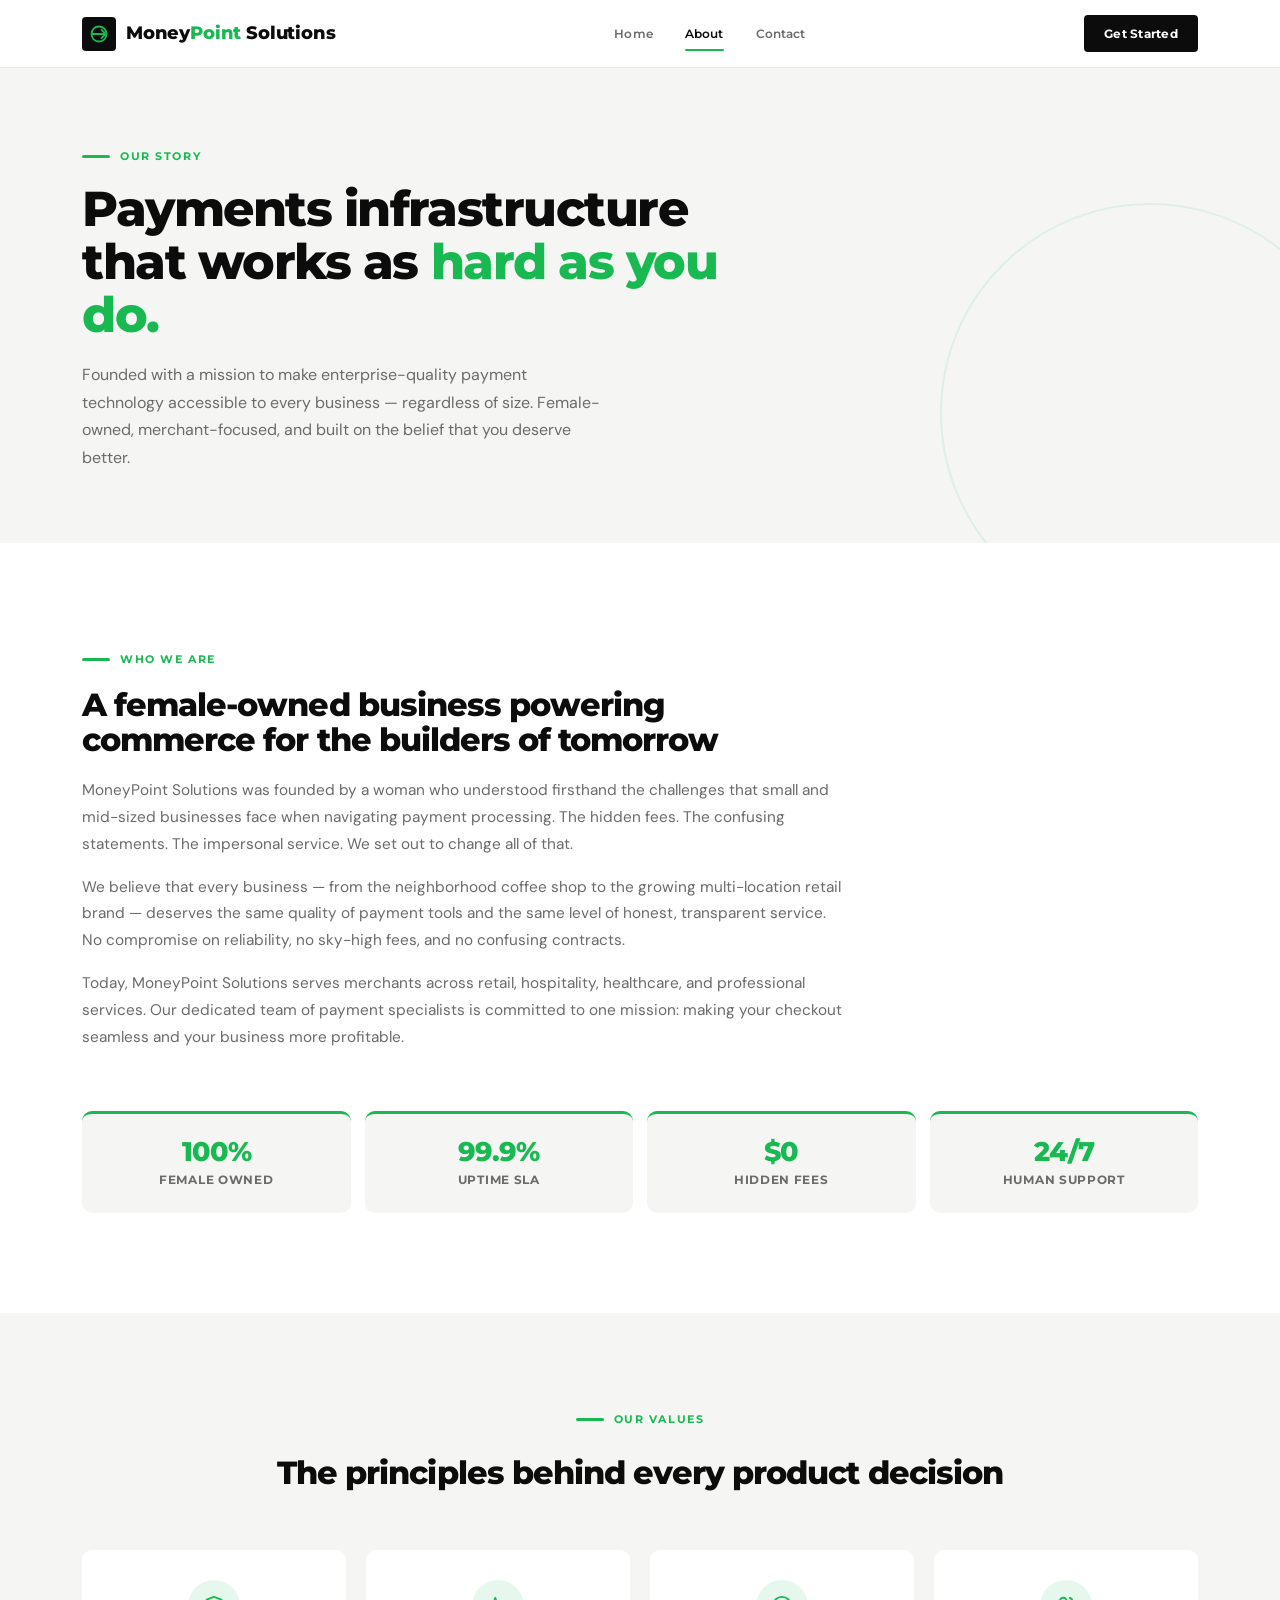
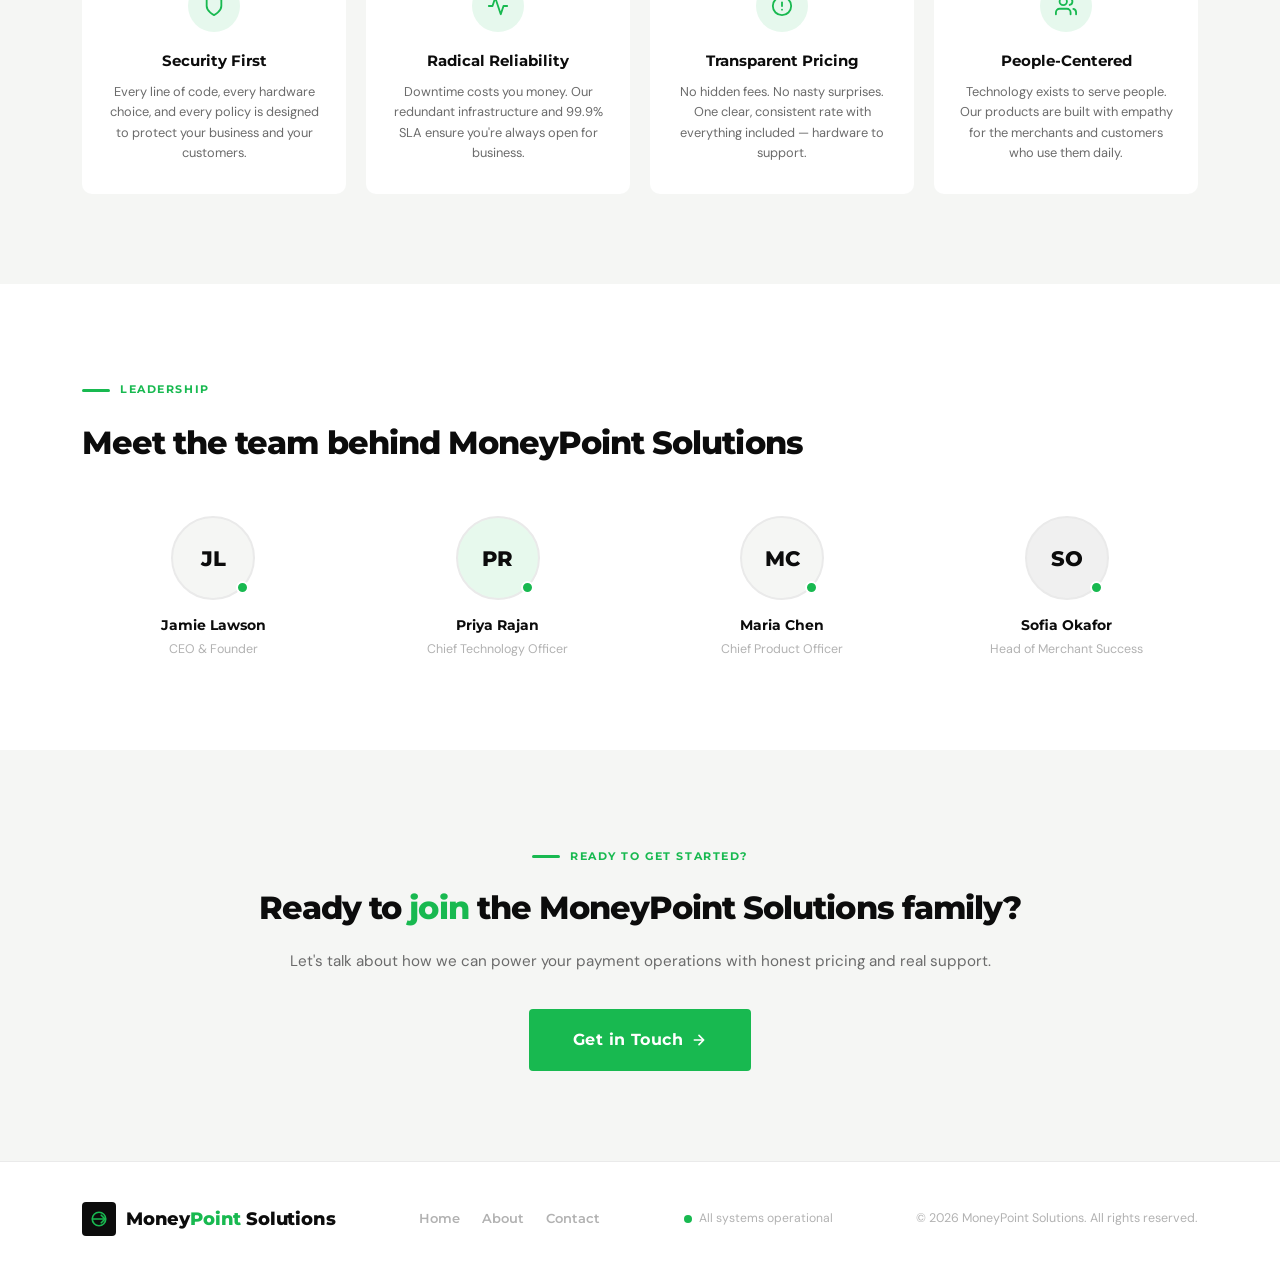
==== commit 39915a57: "Page Update 1.1 (5/14/2026) First page update, version 1.1" ====
--- a/index.html
+++ b/index.html
@@ -1,26 +1,104 @@
 <!DOCTYPE html>
-<!-- index.html -->
+<!-- about.html -->
 <html lang="en">
 <head>
   <meta charset="UTF-8" />
   <meta name="viewport" content="width=device-width, initial-scale=1.0" />
-  <title>MoneyPoint Solutions — Modern Payment Systems</title>
+  <title>About — MoneyPoint Solutions</title>
   <link rel="stylesheet" href="style.css" />
+  <style>
+    /* ── ABOUT-SPECIFIC STYLES ──────────────────────────── */
+
+    /* Quick-stat boxes along bottom of Who We Are */
+    .story-stat-boxes {
+      display: grid;
+      grid-template-columns: repeat(4, 1fr);
+      gap: 14px;
+      margin-top: 60px;
+    }
+    .ssb {
+      background: var(--off);
+      border-radius: var(--r-lg);
+      padding: 24px 20px;
+      border-top: 3px solid var(--green);
+      text-align: center;
+      transition: box-shadow var(--trans), transform var(--trans);
+    }
+    .ssb:hover { transform: translateY(-3px); box-shadow: var(--shadow-lg); }
+    .ssb-num {
+      font-family: var(--font-head);
+      font-size: 1.7rem;
+      font-weight: 800;
+      letter-spacing: -.04em;
+      color: var(--green);
+      line-height: 1;
+      margin-bottom: 6px;
+    }
+    .ssb-label {
+      font-family: var(--font-head);
+      font-size: .72rem;
+      font-weight: 700;
+      color: var(--gray-3);
+      text-transform: uppercase;
+      letter-spacing: .06em;
+    }
+    @media (max-width: 768px) {
+      .story-stat-boxes { grid-template-columns: 1fr 1fr; }
+    }
+    @media (max-width: 480px) {
+      .story-stat-boxes { grid-template-columns: 1fr; }
+    }
+
+    /* Who We Are section full-width */
+    .who-we-are { padding: 100px 0; background: var(--white); }
+    .who-inner  { max-width: 760px; }
+    .who-inner h2 {
+      font-family: var(--font-head);
+      font-weight: 800;
+      font-size: clamp(1.7rem, 2.5vw, 2.3rem);
+      letter-spacing: -.03em;
+      line-height: 1.1;
+      margin-bottom: 20px;
+    }
+    .who-inner p {
+      color: var(--gray-3);
+      font-size: .96rem;
+      line-height: 1.75;
+      margin-bottom: 16px;
+    }
+    .who-inner p:last-of-type { margin-bottom: 0; }
+
+    /* CTA section on about page */
+    .about-cta { padding: 90px 0; background: var(--off); text-align: center; }
+    .about-cta h2 {
+      font-family: var(--font-head);
+      font-weight: 800;
+      font-size: clamp(1.7rem, 2.5vw, 2.3rem);
+      letter-spacing: -.03em;
+      margin-bottom: 16px;
+    }
+    .about-cta h2 em { font-style: normal; color: var(--green); }
+    .about-cta p { color: var(--gray-3); font-size: .95rem; margin-bottom: 36px; }
+  </style>
 </head>
 <body>
- 
-  <!-- ═══════════════ NAV ═══════════════ -->
+
+  <!-- ═══════════════════ NAV ═══════════════════ -->
   <nav>
     <div class="nav-inner">
       <a class="logo" href="index.html">
         <div class="logo-mark">
-          <svg width="18" height="18" viewBox="0 0 24 24" fill="none" stroke="currentColor" stroke-width="2.5" stroke-linecap="round" stroke-linejoin="round"><circle cx="12" cy="12" r="10"/><path d="M12 6v6l4 2"/></svg>
-        </div>
-        <span class="logo-name">Money<span>Point</span></span>
+          <svg width="20" height="20" viewBox="0 0 24 24" fill="none" stroke="currentColor" stroke-width="2.2" stroke-linecap="round" stroke-linejoin="round">
+            <circle cx="12" cy="12" r="9"/>
+            <line x1="4" y1="12" x2="20" y2="12"/>
+            <polyline points="15 7 20 12 15 17"/>
+          </svg>
+        </div>
+        <span class="logo-name">Money<span>Point</span> Solutions</span>
       </a>
       <div class="nav-links">
-        <a href="index.html" class="active">Home</a>
-        <a href="about.html">About</a>
+        <a href="index.html">Home</a>
+        <a href="about.html" class="active">About</a>
         <a href="contact.html">Contact</a>
       </div>
       <a href="contact.html" class="nav-cta">Get Started</a>
@@ -29,268 +107,169 @@
       </button>
     </div>
   </nav>
- 
   <div class="mobile-menu" id="mobileMenu">
-    <a href="index.html" class="active">Home</a>
-    <a href="about.html">About</a>
+    <a href="index.html">Home</a>
+    <a href="about.html" class="active">About</a>
     <a href="contact.html">Contact</a>
     <a href="contact.html" class="mob-cta">Get Started →</a>
   </div>
- 
-  <!-- ═══════════════ HERO ═══════════════ -->
-  <section class="hero">
-    <div class="hero-geo"></div>
-    <div class="wrap">
-      <div class="hero-inner">
- 
-        <!-- Text -->
-        <div class="hero-text">
-          <div class="hero-eyebrow anim">
-            <div class="acline"></div>
-            Trusted Payment Infrastructure
-          </div>
-          <h1 class="anim d1">
-            Modern Payments<br>Built for <em>Growth.</em>
-          </h1>
-          <p class="hero-desc anim d2">
-            MoneyPoint Solutions delivers enterprise-grade POS systems, seamless payment processing, and real-time financial intelligence — all in one platform made for businesses that mean business.
-          </p>
-          <div class="hero-actions anim d3">
-            <a href="contact.html" class="btn btn-primary">
-              Start Free Trial
-              <svg width="15" height="15" viewBox="0 0 24 24" fill="none" stroke="currentColor" stroke-width="2.5" stroke-linecap="round" stroke-linejoin="round"><path d="M5 12h14M12 5l7 7-7 7"/></svg>
-            </a>
-            <a href="about.html" class="btn btn-outline">Learn More</a>
-          </div>
-          <div class="hero-stats anim d4">
-            <div class="stat">
-              <div class="stat-num">12<span>K+</span></div>
-              <div class="stat-label">Active Merchants</div>
-            </div>
-            <div class="stat">
-              <div class="stat-num">$2<span>B+</span></div>
-              <div class="stat-label">Processed Annually</div>
-            </div>
-            <div class="stat">
-              <div class="stat-num">99<span>.9%</span></div>
-              <div class="stat-label">Uptime SLA</div>
-            </div>
-          </div>
-        </div>
- 
-        <!-- Card Visual -->
-        <div class="hero-visual anim d3">
-          <div class="card-scene">
-            <div class="pay-card back"></div>
-            <div class="pay-card front">
-              <div class="card-chip"></div>
-              <div class="card-num">•••• •••• •••• 7293</div>
-              <div class="card-footer">
-                <div>
-                  <div class="card-name-label">Card Holder</div>
-                  <div class="card-name-val">MP Business</div>
-                </div>
-                <div class="card-brand">MP</div>
-              </div>
-            </div>
-            <div class="pos-pill">
-              <div class="pos-dot"></div>
-              <div>
-                <div class="pos-text">Payment Live</div>
-                <div class="pos-sub">POS Terminal Active</div>
-              </div>
-            </div>
-          </div>
-        </div>
- 
-      </div>
-    </div>
-  </section>
- 
-  <!-- ═══════════════ SERVICES ═══════════════ -->
-  <section class="services">
-    <div class="wrap">
-      <div class="section-head">
-        <div class="section-label"><div class="acline"></div> Our Services</div>
-        <h2>Everything you need to accept payments confidently</h2>
-        <p>From your first swipe to enterprise-scale processing, MoneyPoint has the tools, technology, and support to keep your checkout seamless.</p>
-      </div>
-      <div class="services-grid">
- 
-        <div class="svc-card">
-          <div class="svc-icon">
-            <svg width="22" height="22" viewBox="0 0 24 24" fill="none" stroke="currentColor" stroke-width="2" stroke-linecap="round" stroke-linejoin="round"><rect x="2" y="5" width="20" height="14" rx="2"/><line x1="2" y1="10" x2="22" y2="10"/></svg>
-          </div>
-          <h3>POS Terminal Systems</h3>
-          <p>State-of-the-art hardware with intuitive software. Accept chip, swipe, tap, and mobile payments at any counter or kiosk.</p>
-        </div>
- 
-        <div class="svc-card">
-          <div class="svc-icon">
+
+  <!-- ═══════════════════ PAGE HERO ═══════════════════ -->
+  <div class="page-hero pt-nav" style="padding-top: calc(var(--nav-h) + 72px);">
+    <div class="wrap">
+      <div class="page-hero-content">
+        <div class="section-label anim"><div class="acline"></div>Our Story</div>
+        <h1 class="anim d1">Payments infrastructure<br>that works as <em>hard as you do.</em></h1>
+        <p class="anim d2">Founded with a mission to make enterprise-quality payment technology accessible to every business — regardless of size. Female-owned, merchant-focused, and built on the belief that you deserve better.</p>
+      </div>
+    </div>
+  </div>
+
+  <!-- ═══════════════════ WHO WE ARE ═══════════════════ -->
+  <section class="who-we-are">
+    <div class="wrap">
+      <div class="who-inner">
+        <div class="section-label"><div class="acline"></div>Who We Are</div>
+        <h2>A female-owned business powering commerce for the builders of tomorrow</h2>
+        <p>MoneyPoint Solutions was founded by a woman who understood firsthand the challenges that small and mid-sized businesses face when navigating payment processing. The hidden fees. The confusing statements. The impersonal service. We set out to change all of that.</p>
+        <p>We believe that every business — from the neighborhood coffee shop to the growing multi-location retail brand — deserves the same quality of payment tools and the same level of honest, transparent service. No compromise on reliability, no sky-high fees, and no confusing contracts.</p>
+        <p>Today, MoneyPoint Solutions serves merchants across retail, hospitality, healthcare, and professional services. Our dedicated team of payment specialists is committed to one mission: making your checkout seamless and your business more profitable.</p>
+      </div>
+
+      <!-- Stat boxes along the bottom -->
+      <div class="story-stat-boxes">
+        <div class="ssb">
+          <div class="ssb-num">100%</div>
+          <div class="ssb-label">Female Owned</div>
+        </div>
+        <div class="ssb">
+          <div class="ssb-num">99.9%</div>
+          <div class="ssb-label">Uptime SLA</div>
+        </div>
+        <div class="ssb">
+          <div class="ssb-num">$0</div>
+          <div class="ssb-label">Hidden Fees</div>
+        </div>
+        <div class="ssb">
+          <div class="ssb-num">24/7</div>
+          <div class="ssb-label">Human Support</div>
+        </div>
+      </div>
+    </div>
+  </section>
+
+  <!-- ═══════════════════ VALUES ═══════════════════ -->
+  <section class="values">
+    <div class="wrap">
+      <div class="values-head">
+        <div class="section-label" style="justify-content:center"><div class="acline"></div>Our Values</div>
+        <h2>The principles behind every product decision</h2>
+      </div>
+      <div class="values-grid">
+        <div class="val-card">
+          <div class="val-icon">
             <svg width="22" height="22" viewBox="0 0 24 24" fill="none" stroke="currentColor" stroke-width="2" stroke-linecap="round" stroke-linejoin="round"><path d="M12 22s8-4 8-10V5l-8-3-8 3v7c0 6 8 10 8 10z"/></svg>
           </div>
-          <h3>Secure Payment Gateway</h3>
-          <p>PCI-DSS Level 1 certified gateway with end-to-end encryption, fraud detection, and sub-200ms authorization speeds.</p>
-        </div>
- 
-        <div class="svc-card">
-          <div class="svc-icon">
-            <svg width="22" height="22" viewBox="0 0 24 24" fill="none" stroke="currentColor" stroke-width="2" stroke-linecap="round" stroke-linejoin="round"><line x1="12" y1="1" x2="12" y2="23"/><path d="M17 5H9.5a3.5 3.5 0 0 0 0 7h5a3.5 3.5 0 0 1 0 7H6"/></svg>
-          </div>
-          <h3>Instant Settlements</h3>
-          <p>Same-day or next-day settlement options with real-time visibility into every transaction and available balance.</p>
-        </div>
- 
-        <div class="svc-card">
-          <div class="svc-icon">
-            <svg width="22" height="22" viewBox="0 0 24 24" fill="none" stroke="currentColor" stroke-width="2" stroke-linecap="round" stroke-linejoin="round"><rect x="3" y="3" width="18" height="18" rx="2"/><path d="M3 9h18M9 21V9"/></svg>
-          </div>
-          <h3>Merchant Dashboard</h3>
-          <p>A unified control center for sales analytics, inventory tracking, staff management, and downloadable financial reports.</p>
-        </div>
- 
-        <div class="svc-card">
-          <div class="svc-icon">
-            <svg width="22" height="22" viewBox="0 0 24 24" fill="none" stroke="currentColor" stroke-width="2" stroke-linecap="round" stroke-linejoin="round"><rect x="5" y="2" width="14" height="20" rx="2" ry="2"/><line x1="12" y1="18" x2="12.01" y2="18"/></svg>
-          </div>
-          <h3>Mobile &amp; Contactless</h3>
-          <p>Turn any smartphone into a payment terminal. Accept NFC, QR, and mobile wallet payments with our lightweight reader.</p>
-        </div>
- 
-        <div class="svc-card">
-          <div class="svc-icon">
+          <h3>Security First</h3>
+          <p>Every line of code, every hardware choice, and every policy is designed to protect your business and your customers.</p>
+        </div>
+        <div class="val-card">
+          <div class="val-icon">
             <svg width="22" height="22" viewBox="0 0 24 24" fill="none" stroke="currentColor" stroke-width="2" stroke-linecap="round" stroke-linejoin="round"><polyline points="22 12 18 12 15 21 9 3 6 12 2 12"/></svg>
           </div>
-          <h3>Analytics &amp; Reporting</h3>
-          <p>Deep insights into your business performance. Identify peak hours, top products, and trends with AI-assisted analytics.</p>
-        </div>
- 
-      </div>
-    </div>
-  </section>
- 
-  <!-- ═══════════════ BENEFITS ═══════════════ -->
-  <section class="benefits">
-    <div class="wrap">
-      <div class="benefits-inner">
- 
-        <div class="benefits-col">
-          <div class="section-label"><div class="acline"></div> Why MoneyPoint</div>
-          <h2>Built around the way you do business</h2>
-          <p>Whether you're a single-location café or a multi-branch retail chain, MoneyPoint scales with you. No hidden fees, no lock-ins — just reliable payments that work.</p>
-          <div class="benefit-list">
-            <div class="benefit-item">
-              <div class="benefit-icon">
-                <svg width="18" height="18" viewBox="0 0 24 24" fill="none" stroke="currentColor" stroke-width="2.2" stroke-linecap="round" stroke-linejoin="round"><polyline points="20 6 9 17 4 12"/></svg>
-              </div>
-              <div class="benefit-text">
-                <h4>Zero Setup Complexity</h4>
-                <p>Our team handles installation, configuration, and staff training so you're transacting on day one.</p>
-              </div>
-            </div>
-            <div class="benefit-item">
-              <div class="benefit-icon">
-                <svg width="18" height="18" viewBox="0 0 24 24" fill="none" stroke="currentColor" stroke-width="2.2" stroke-linecap="round" stroke-linejoin="round"><path d="M12 22s8-4 8-10V5l-8-3-8 3v7c0 6 8 10 8 10z"/></svg>
-              </div>
-              <div class="benefit-text">
-                <h4>Bank-Grade Security</h4>
-                <p>256-bit TLS encryption, tokenization, and 24/7 fraud monitoring protect every transaction.</p>
-              </div>
-            </div>
-            <div class="benefit-item">
-              <div class="benefit-icon">
-                <svg width="18" height="18" viewBox="0 0 24 24" fill="none" stroke="currentColor" stroke-width="2.2" stroke-linecap="round" stroke-linejoin="round"><circle cx="12" cy="12" r="10"/><polyline points="12 6 12 12 16 14"/></svg>
-              </div>
-              <div class="benefit-text">
-                <h4>24/7 Human Support</h4>
-                <p>Reach a real payment expert any time via phone, chat, or email. Average response under 90 seconds.</p>
-              </div>
-            </div>
-          </div>
-          <a href="contact.html" class="btn btn-primary">Talk to Sales</a>
-        </div>
- 
-        <!-- Dashboard Visual -->
-        <div class="benefits-visual">
-          <div class="dash-card dash-main">
-            <div class="dash-lbl">Monthly Revenue</div>
-            <div class="dash-amount">$84,320</div>
-            <div class="bar-track"><div class="bar-fill"></div></div>
-            <div class="bar-meta"><span>74% of target</span><span>Goal: $114K</span></div>
-          </div>
-          <div class="dash-card dash-txn">
-            <div class="dash-lbl" style="margin-bottom:14px">Recent Transactions</div>
-            <div class="txn-row">
-              <div class="txn-ico"><svg width="13" height="13" viewBox="0 0 24 24" fill="none" stroke="currentColor" stroke-width="2.2" stroke-linecap="round" stroke-linejoin="round"><rect x="2" y="5" width="20" height="14" rx="2"/><line x1="2" y1="10" x2="22" y2="10"/></svg></div>
-              <div><div class="txn-name">Card Sale</div><div class="txn-time">2 min ago</div></div>
-              <div class="txn-amt">+$142</div>
-            </div>
-            <div class="txn-row">
-              <div class="txn-ico"><svg width="13" height="13" viewBox="0 0 24 24" fill="none" stroke="currentColor" stroke-width="2.2" stroke-linecap="round" stroke-linejoin="round"><rect x="5" y="2" width="14" height="20" rx="2"/><line x1="12" y1="18" x2="12.01" y2="18"/></svg></div>
-              <div><div class="txn-name">NFC Tap</div><div class="txn-time">8 min ago</div></div>
-              <div class="txn-amt">+$56</div>
-            </div>
-            <div class="txn-row">
-              <div class="txn-ico"><svg width="13" height="13" viewBox="0 0 24 24" fill="none" stroke="currentColor" stroke-width="2.2" stroke-linecap="round" stroke-linejoin="round"><rect x="2" y="5" width="20" height="14" rx="2"/><line x1="2" y1="10" x2="22" y2="10"/></svg></div>
-              <div><div class="txn-name">Card Sale</div><div class="txn-time">15 min ago</div></div>
-              <div class="txn-amt">+$398</div>
-            </div>
-          </div>
-          <div class="dash-card dash-status">
-            <div class="dash-lbl" style="margin-bottom:12px">Channels</div>
-            <div class="status-row"><span><span class="s-dot green"></span>In-Store</span><span class="s-val">64%</span></div>
-            <div class="status-row"><span><span class="s-dot gray"></span>Online</span><span class="s-val">24%</span></div>
-            <div class="status-row"><span><span class="s-dot dark"></span>Mobile</span><span class="s-val">12%</span></div>
-          </div>
-        </div>
- 
-      </div>
-    </div>
-  </section>
- 
-  <!-- ═══════════════ CTA BAND ═══════════════ -->
-  <section class="cta-band">
-    <div class="wrap">
-      <div class="cta-inner">
-        <div class="section-label"><div class="acline"></div> Get Started Today</div>
-        <h2>Ready to take your payments to the <em>next level?</em></h2>
-        <p>Join thousands of merchants who trust MoneyPoint to power their revenue. No contracts. No surprises.</p>
-        <div class="cta-actions">
-          <a href="contact.html" class="btn btn-white">Request a Demo</a>
-          <a href="tel:+17186832297" class="btn btn-ghost">
-            <svg width="15" height="15" viewBox="0 0 24 24" fill="none" stroke="currentColor" stroke-width="2.2" stroke-linecap="round" stroke-linejoin="round"><path d="M22 16.92v3a2 2 0 0 1-2.18 2 19.79 19.79 0 0 1-8.63-3.07A19.5 19.5 0 0 1 4.69 12 19.79 19.79 0 0 1 1.61 3.5 2 2 0 0 1 3.6 1.32h3a2 2 0 0 1 2 1.72c.127.96.361 1.903.7 2.81a2 2 0 0 1-.45 2.11L7.91 9a16 16 0 0 0 6 6l.91-.91a2 2 0 0 1 2.11-.45c.907.339 1.85.573 2.81.7A2 2 0 0 1 22 16.92z"/></svg>
-            Call Us Free
-          </a>
-        </div>
-      </div>
-    </div>
-  </section>
- 
-  <!-- ═══════════════ FOOTER ═══════════════ -->
+          <h3>Radical Reliability</h3>
+          <p>Downtime costs you money. Our redundant infrastructure and 99.9% SLA ensure you're always open for business.</p>
+        </div>
+        <div class="val-card">
+          <div class="val-icon">
+            <svg width="22" height="22" viewBox="0 0 24 24" fill="none" stroke="currentColor" stroke-width="2" stroke-linecap="round" stroke-linejoin="round"><circle cx="12" cy="12" r="10"/><line x1="12" y1="8" x2="12" y2="12"/><line x1="12" y1="16" x2="12.01" y2="16"/></svg>
+          </div>
+          <h3>Transparent Pricing</h3>
+          <p>No hidden fees. No nasty surprises. One clear, consistent rate with everything included — hardware to support.</p>
+        </div>
+        <div class="val-card">
+          <div class="val-icon">
+            <svg width="22" height="22" viewBox="0 0 24 24" fill="none" stroke="currentColor" stroke-width="2" stroke-linecap="round" stroke-linejoin="round"><path d="M17 21v-2a4 4 0 0 0-4-4H5a4 4 0 0 0-4 4v2"/><circle cx="9" cy="7" r="4"/><path d="M23 21v-2a4 4 0 0 0-3-3.87"/><path d="M16 3.13a4 4 0 0 1 0 7.75"/></svg>
+          </div>
+          <h3>People-Centered</h3>
+          <p>Technology exists to serve people. Our products are built with empathy for the merchants and customers who use them daily.</p>
+        </div>
+      </div>
+    </div>
+  </section>
+
+  <!-- ═══════════════════ TEAM ═══════════════════ -->
+  <section class="team" style="padding: 90px 0;">
+    <div class="wrap">
+      <div class="section-label"><div class="acline"></div>Leadership</div>
+      <h2 style="font-family:var(--font-head);font-weight:800;font-size:clamp(1.7rem,2.5vw,2.3rem);letter-spacing:-.03em;margin-bottom:48px;">Meet the team behind MoneyPoint Solutions</h2>
+      <div class="team-grid">
+        <div class="team-card">
+          <div class="avatar">JL</div>
+          <div class="team-name">Jamie Lawson</div>
+          <div class="team-role">CEO &amp; Founder</div>
+        </div>
+        <div class="team-card">
+          <div class="avatar" style="background:#e7f9ed">PR</div>
+          <div class="team-name">Priya Rajan</div>
+          <div class="team-role">Chief Technology Officer</div>
+        </div>
+        <div class="team-card">
+          <div class="avatar">MC</div>
+          <div class="team-name">Maria Chen</div>
+          <div class="team-role">Chief Product Officer</div>
+        </div>
+        <div class="team-card">
+          <div class="avatar" style="background:#f0f0f0">SO</div>
+          <div class="team-name">Sofia Okafor</div>
+          <div class="team-role">Head of Merchant Success</div>
+        </div>
+      </div>
+    </div>
+  </section>
+
+  <!-- ═══════════════════ ABOUT CTA ═══════════════════ -->
+  <section class="about-cta">
+    <div class="wrap">
+      <div class="section-label" style="justify-content:center;margin-bottom:16px"><div class="acline"></div>Ready to Get Started?</div>
+      <h2>Ready to <em>join</em> the MoneyPoint Solutions family?</h2>
+      <p>Let's talk about how we can power your payment operations with honest pricing and real support.</p>
+      <a href="contact.html" class="btn btn-green" style="font-size:1rem;padding:18px 44px;">
+        Get in Touch
+        <svg width="16" height="16" viewBox="0 0 24 24" fill="none" stroke="currentColor" stroke-width="2.5" stroke-linecap="round" stroke-linejoin="round"><path d="M5 12h14M12 5l7 7-7 7"/></svg>
+      </a>
+    </div>
+  </section>
+
+  <!-- ═══════════════════ FOOTER ═══════════════════ -->
   <footer>
     <div class="wrap">
       <div class="footer-inner">
         <a class="logo" href="index.html">
           <div class="logo-mark">
-            <svg width="16" height="16" viewBox="0 0 24 24" fill="none" stroke="currentColor" stroke-width="2.5" stroke-linecap="round" stroke-linejoin="round"><circle cx="12" cy="12" r="10"/><path d="M12 6v6l4 2"/></svg>
-          </div>
-          <span class="logo-name">Money<span>Point</span></span>
+            <svg width="18" height="18" viewBox="0 0 24 24" fill="none" stroke="currentColor" stroke-width="2.2" stroke-linecap="round" stroke-linejoin="round">
+              <circle cx="12" cy="12" r="9"/>
+              <line x1="4" y1="12" x2="20" y2="12"/>
+              <polyline points="15 7 20 12 15 17"/>
+            </svg>
+          </div>
+          <span class="logo-name">Money<span>Point</span> Solutions</span>
         </a>
         <div class="footer-links">
           <a href="index.html">Home</a>
           <a href="about.html">About</a>
           <a href="contact.html">Contact</a>
         </div>
-        <div class="status-pill"><span></span> All systems operational</div>
-        <div class="footer-copy">© 2025 MoneyPoint Solutions. All rights reserved.</div>
+        <div class="status-pill"><span></span>All systems operational</div>
+        <div class="footer-copy">© 2026 MoneyPoint Solutions. All rights reserved.</div>
       </div>
     </div>
   </footer>
- 
+
   <script>
     function toggleMenu() {
       document.getElementById('mobileMenu').classList.toggle('open');
     }
   </script>
 </body>
-</html>+</html>
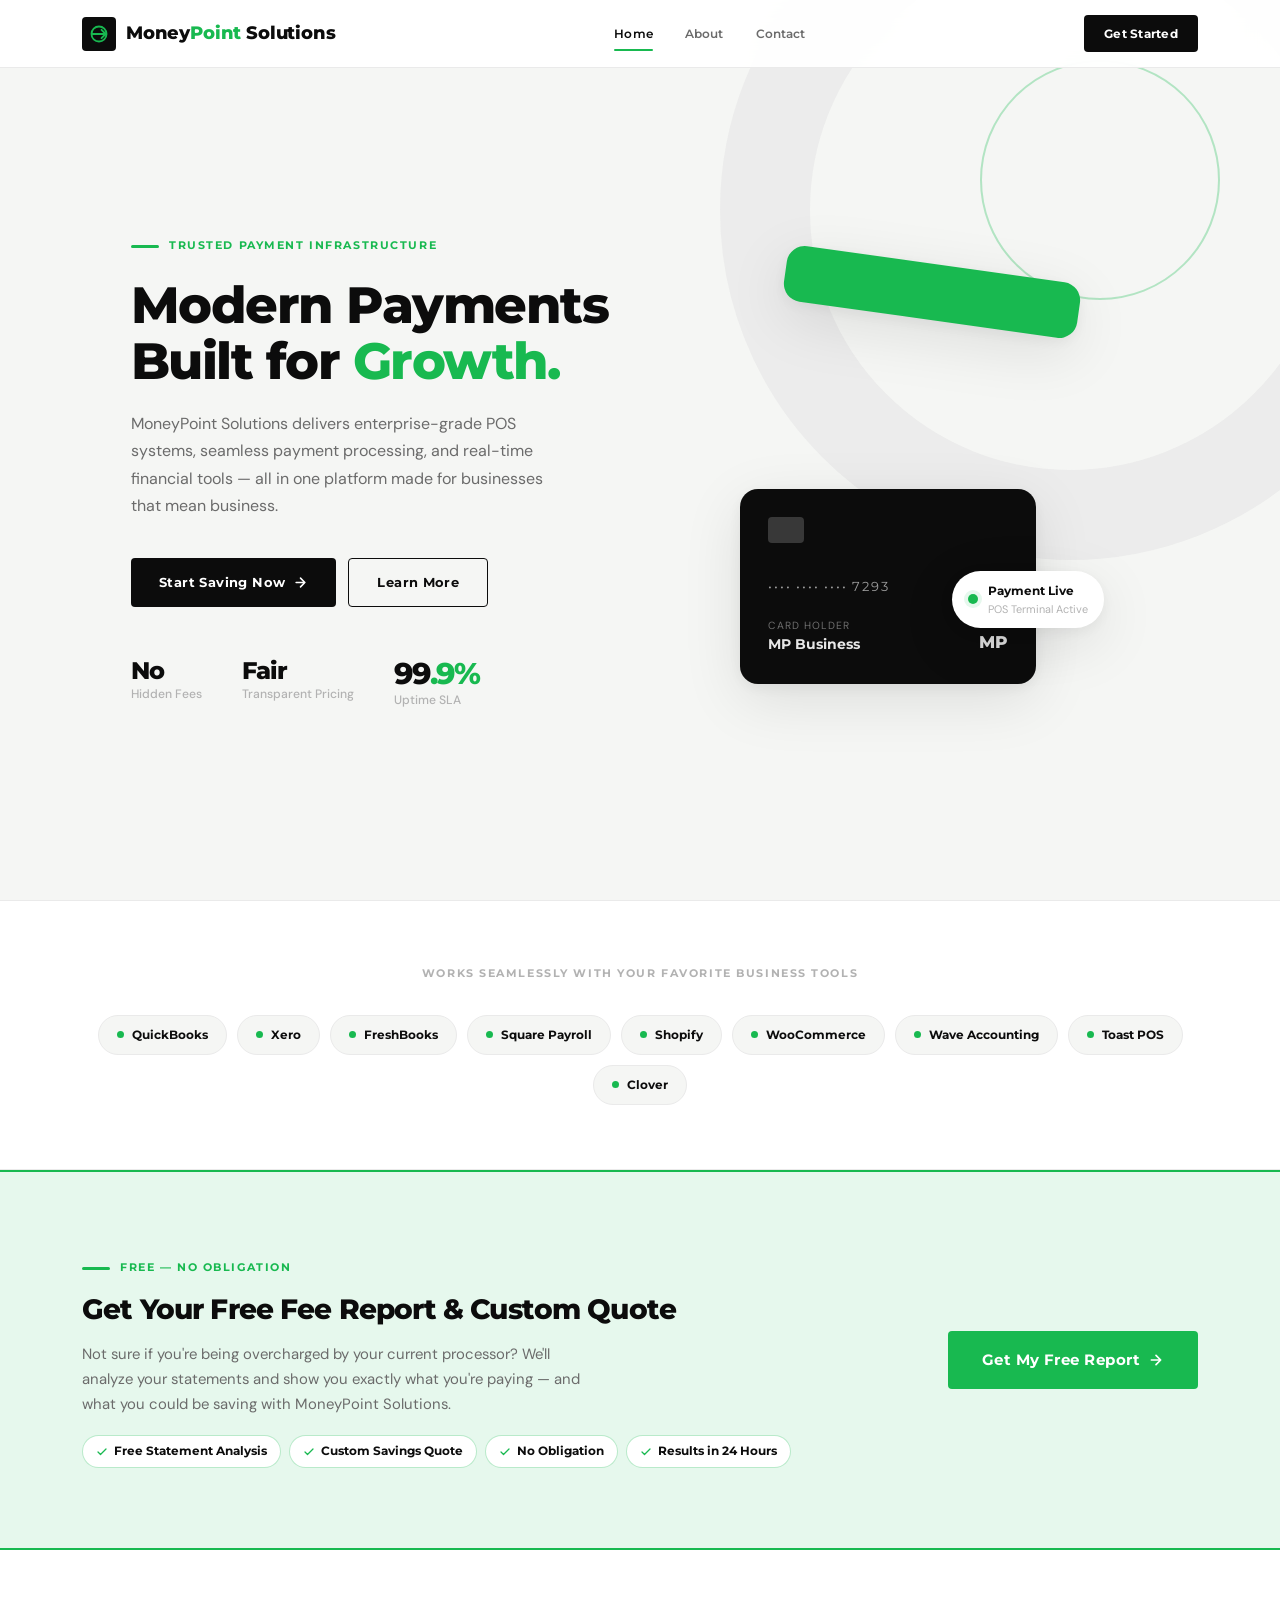
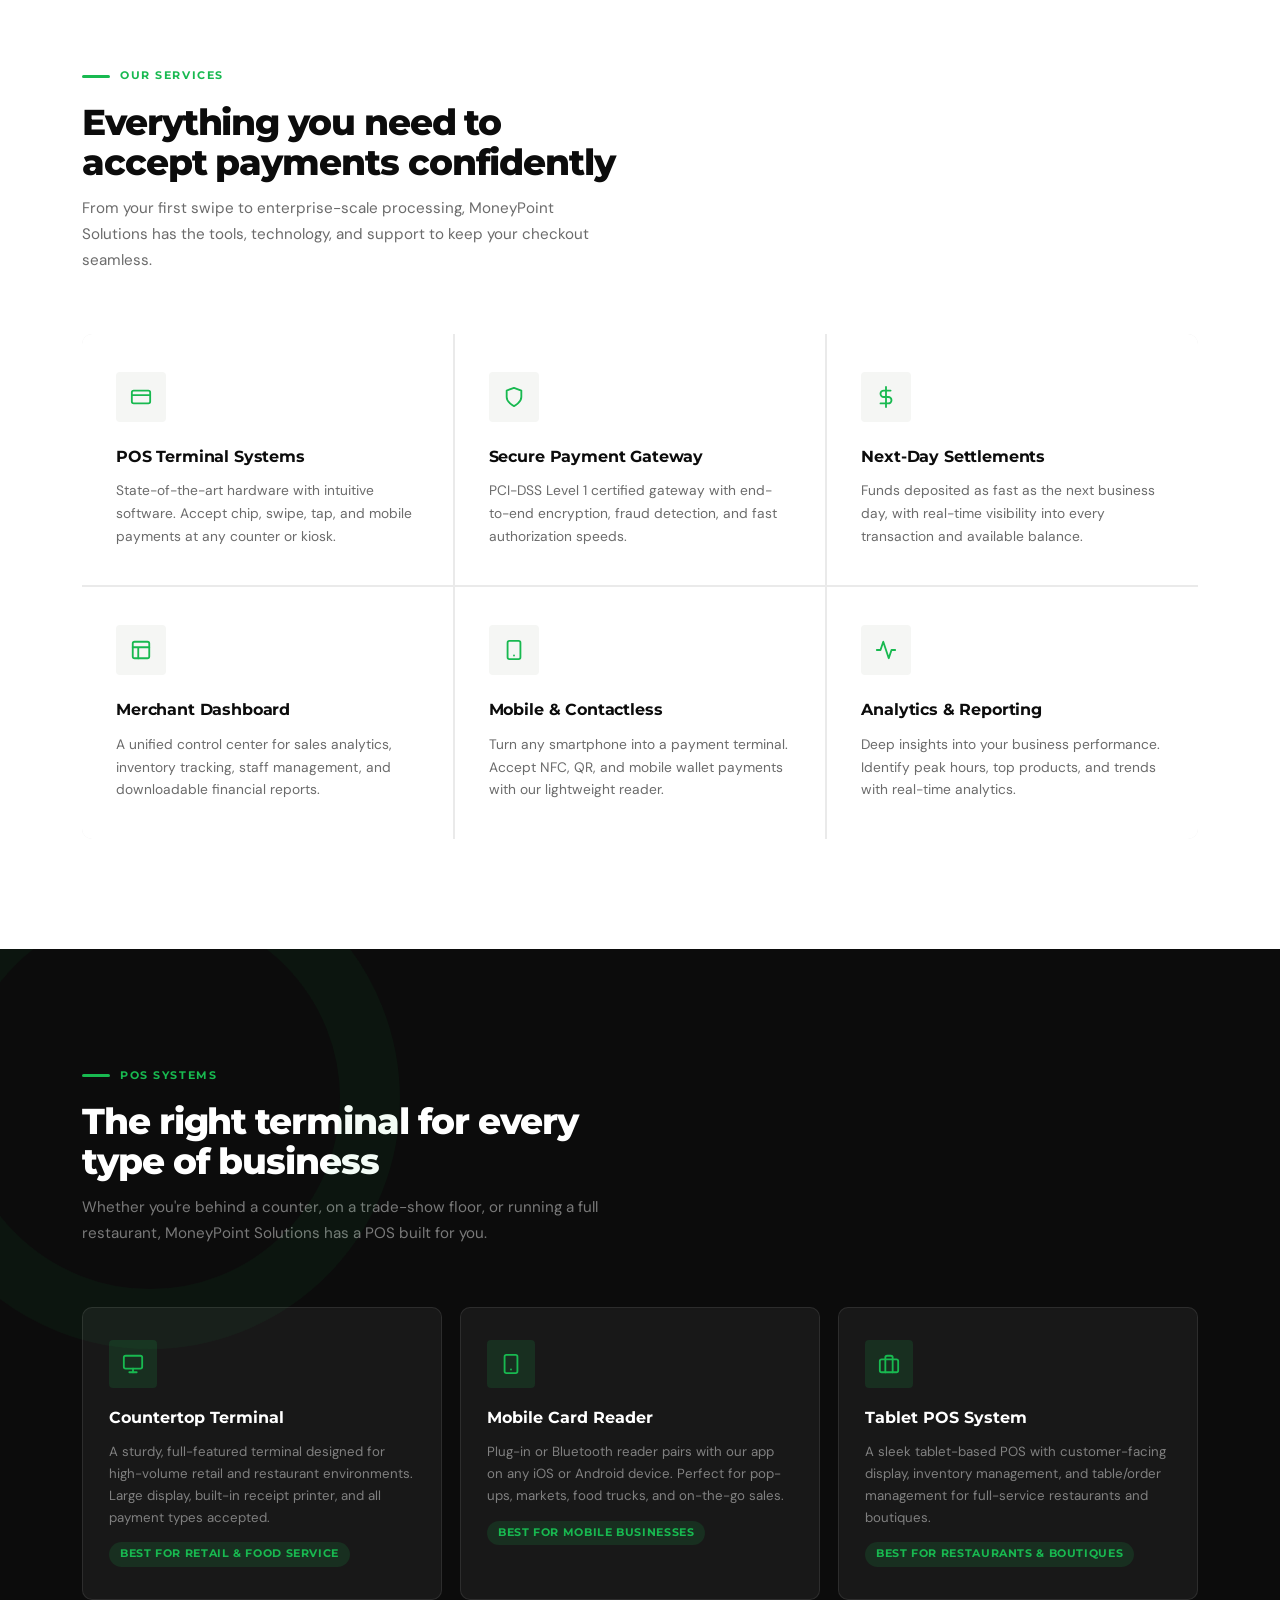
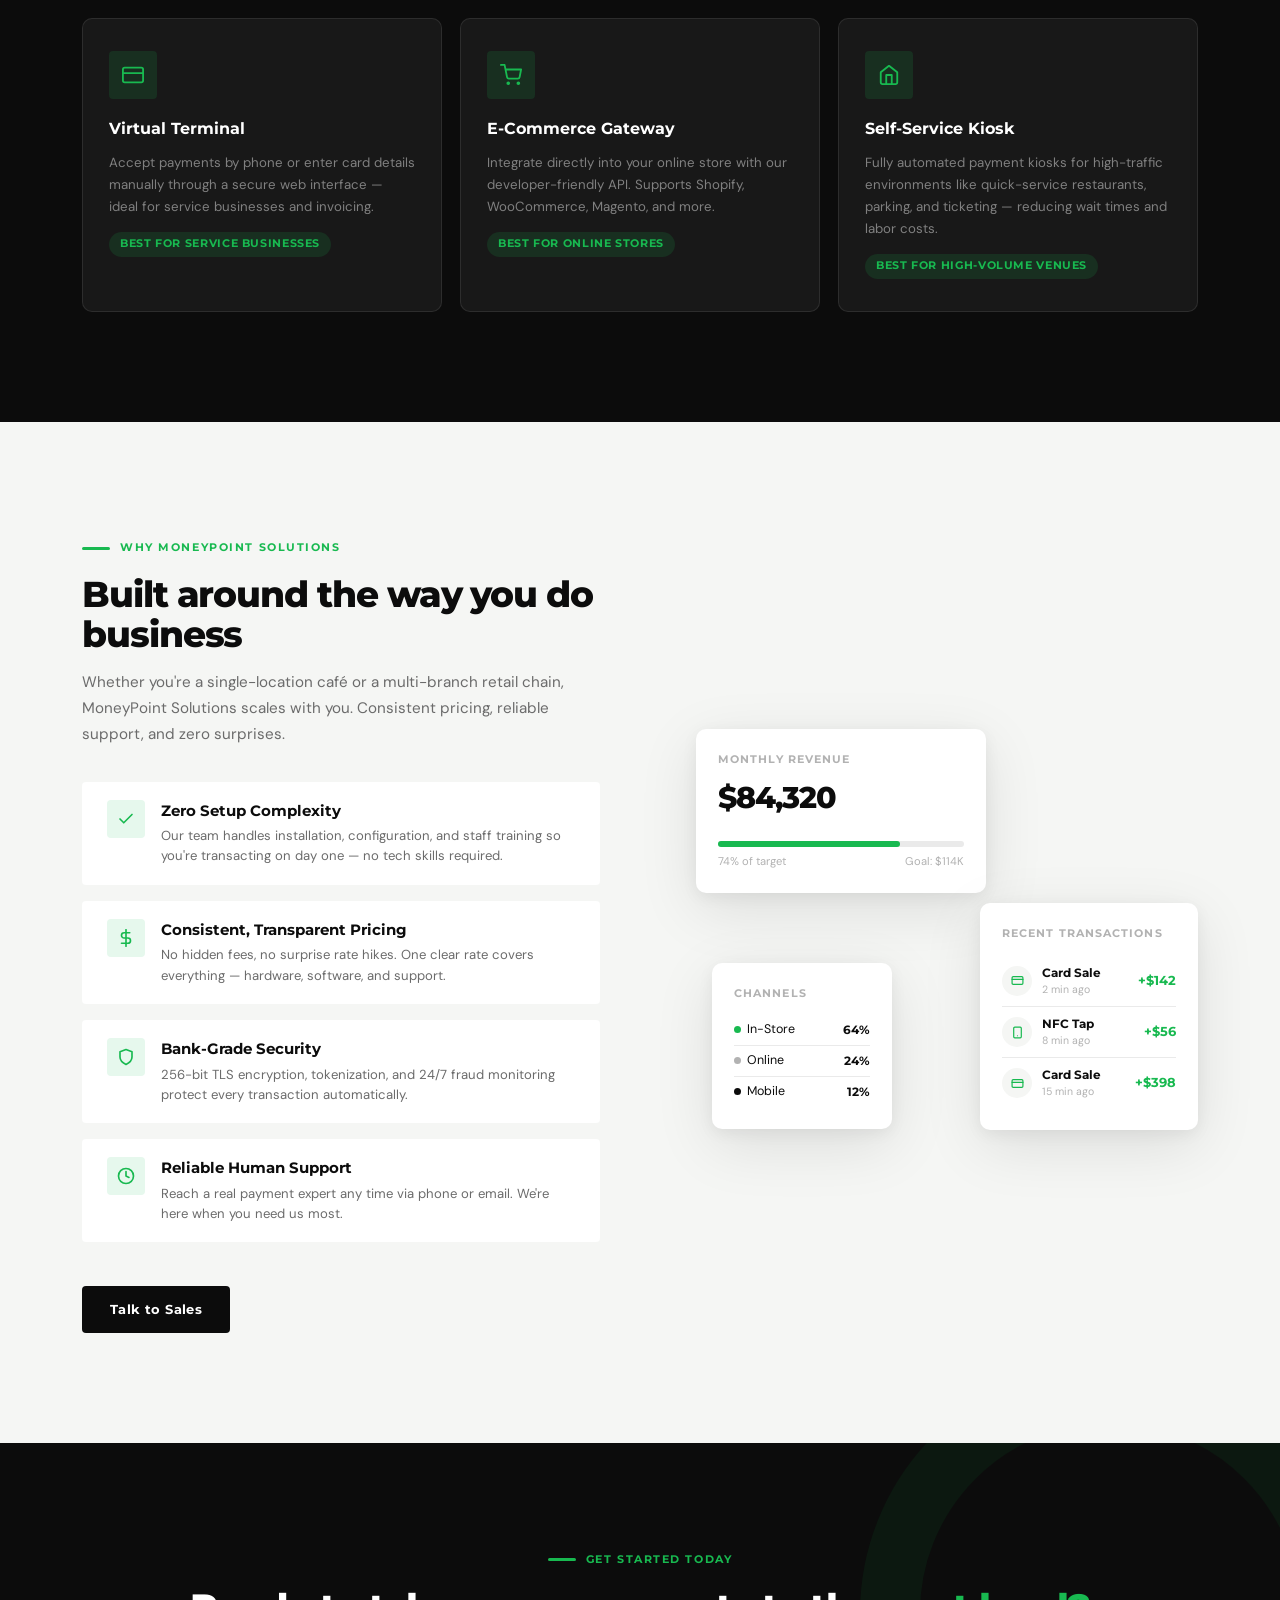
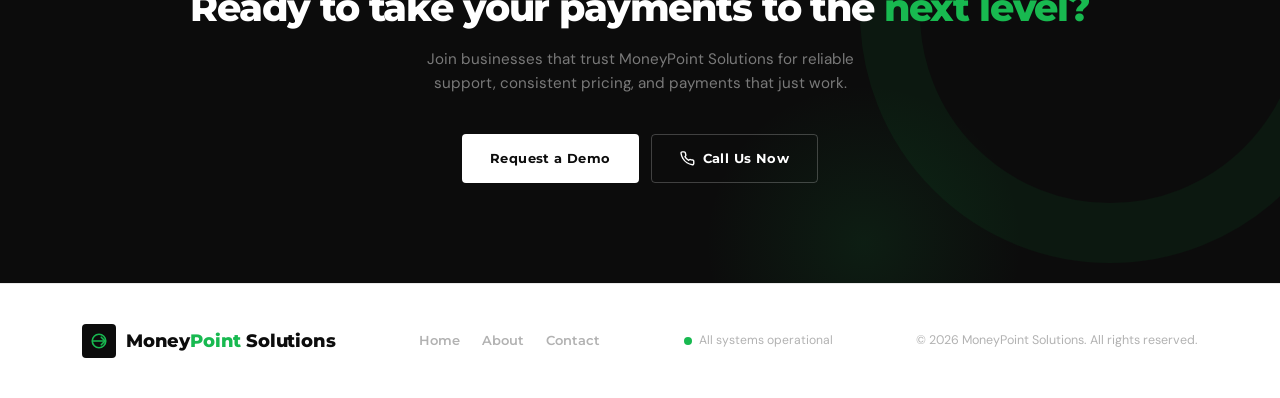
==== commit fa3523fd: "Index update 1.1 Changes logo, changes content on page" ====
--- a/index.html
+++ b/index.html
@@ -1,84 +1,183 @@
 <!DOCTYPE html>
-<!-- about.html -->
+<!-- index.html -->
 <html lang="en">
 <head>
   <meta charset="UTF-8" />
   <meta name="viewport" content="width=device-width, initial-scale=1.0" />
-  <title>About — MoneyPoint Solutions</title>
+  <title>MoneyPoint Solutions — Modern Payment Systems</title>
   <link rel="stylesheet" href="style.css" />
   <style>
-    /* ── ABOUT-SPECIFIC STYLES ──────────────────────────── */
-
-    /* Quick-stat boxes along bottom of Who We Are */
-    .story-stat-boxes {
-      display: grid;
-      grid-template-columns: repeat(4, 1fr);
-      gap: 14px;
-      margin-top: 60px;
-    }
-    .ssb {
+    /* ── INTEGRATIONS STRIP ─────────────────────────────── */
+    .integrations {
+      padding: 64px 0;
+      background: var(--white);
+      border-top: 1px solid var(--gray-1);
+      border-bottom: 1px solid var(--gray-1);
+    }
+    .integrations-label {
+      text-align: center;
+      font-family: var(--font-head);
+      font-size: .7rem;
+      font-weight: 700;
+      letter-spacing: .14em;
+      text-transform: uppercase;
+      color: var(--gray-2);
+      margin-bottom: 32px;
+    }
+    .integrations-row {
+      display: flex;
+      flex-wrap: wrap;
+      justify-content: center;
+      align-items: center;
+      gap: 10px;
+    }
+    .int-badge {
+      display: flex;
+      align-items: center;
+      gap: 8px;
+      padding: 9px 18px;
+      border-radius: 40px;
+      border: 1.5px solid var(--gray-1);
       background: var(--off);
-      border-radius: var(--r-lg);
-      padding: 24px 20px;
-      border-top: 3px solid var(--green);
-      text-align: center;
-      transition: box-shadow var(--trans), transform var(--trans);
-    }
-    .ssb:hover { transform: translateY(-3px); box-shadow: var(--shadow-lg); }
-    .ssb-num {
       font-family: var(--font-head);
-      font-size: 1.7rem;
+      font-size: .78rem;
+      font-weight: 700;
+      color: var(--black);
+      transition: border-color var(--trans), box-shadow var(--trans), transform var(--trans);
+    }
+    .int-badge:hover {
+      border-color: var(--green);
+      box-shadow: 0 4px 16px rgba(24,185,80,.12);
+      transform: translateY(-2px);
+    }
+    .int-dot { width: 7px; height: 7px; border-radius: 50%; background: var(--green); flex-shrink: 0; }
+
+    /* ── FREE REPORT ────────────────────────────────────── */
+    .free-report {
+      padding: 80px 0;
+      background: var(--green-xl);
+      border-top: 2px solid var(--green);
+      border-bottom: 2px solid var(--green);
+    }
+    .report-inner {
+      display: flex;
+      align-items: center;
+      justify-content: space-between;
+      gap: 48px;
+      flex-wrap: wrap;
+    }
+    .report-text h2 {
+      font-family: var(--font-head);
       font-weight: 800;
-      letter-spacing: -.04em;
-      color: var(--green);
-      line-height: 1;
-      margin-bottom: 6px;
-    }
-    .ssb-label {
+      font-size: clamp(1.5rem, 2.2vw, 2rem);
+      letter-spacing: -.03em;
+      color: var(--black);
+      margin-bottom: 10px;
+    }
+    .report-text p { font-size: .93rem; color: var(--gray-3); max-width: 500px; line-height: 1.68; }
+    .report-badges {
+      display: flex;
+      flex-wrap: wrap;
+      gap: 8px;
+      margin-top: 18px;
+    }
+    .report-badge {
+      display: flex;
+      align-items: center;
+      gap: 6px;
+      padding: 6px 13px;
+      background: var(--white);
+      border-radius: 20px;
       font-family: var(--font-head);
       font-size: .72rem;
       font-weight: 700;
-      color: var(--gray-3);
+      color: var(--black);
+      border: 1.5px solid rgba(24,185,80,.3);
+    }
+    .report-badge svg { color: var(--green); flex-shrink: 0; }
+    .report-cta { flex-shrink: 0; }
+
+    /* ── POS SYSTEMS ────────────────────────────────────── */
+    .pos-section {
+      padding: 110px 0;
+      background: var(--black);
+      position: relative;
+      overflow: hidden;
+    }
+    .pos-section::before {
+      content: '';
+      position: absolute;
+      left: -100px; top: -100px;
+      width: 500px; height: 500px;
+      border: 60px solid rgba(24,185,80,.05);
+      border-radius: 50%;
+    }
+    .pos-section .section-head h2 { color: var(--white); }
+    .pos-section .section-head p  { color: rgba(255,255,255,.45); }
+    .pos-grid {
+      display: grid;
+      grid-template-columns: repeat(3, 1fr);
+      gap: 18px;
+      margin-top: 56px;
+    }
+    .pos-card {
+      background: rgba(255,255,255,.05);
+      border: 1px solid rgba(255,255,255,.09);
+      border-radius: var(--r-lg);
+      padding: 32px 26px;
+      position: relative;
+      overflow: hidden;
+      transition: background var(--trans), border-color var(--trans), transform var(--trans);
+    }
+    .pos-card::before {
+      content: '';
+      position: absolute;
+      top: 0; left: 0; right: 0;
+      height: 3px;
+      background: var(--green);
+      transform: scaleX(0);
+      transform-origin: left;
+      transition: transform .35s cubic-bezier(.4,0,.2,1);
+    }
+    .pos-card:hover {
+      background: rgba(24,185,80,.07);
+      border-color: rgba(24,185,80,.22);
+      transform: translateY(-3px);
+    }
+    .pos-card:hover::before { transform: scaleX(1); }
+    .pos-card-icon {
+      width: 48px; height: 48px;
+      border-radius: var(--r);
+      background: rgba(24,185,80,.14);
+      display: grid;
+      place-items: center;
+      margin-bottom: 18px;
+    }
+    .pos-card-icon svg { color: var(--green); }
+    .pos-card h3 {
+      font-family: var(--font-head);
+      font-size: .97rem;
+      font-weight: 700;
+      color: var(--white);
+      margin-bottom: 10px;
+    }
+    .pos-card p { font-size: .83rem; color: rgba(255,255,255,.45); line-height: 1.65; }
+    .pos-tag {
+      display: inline-block;
+      margin-top: 14px;
+      padding: 4px 11px;
+      border-radius: 20px;
+      background: rgba(24,185,80,.14);
+      font-family: var(--font-head);
+      font-size: .66rem;
+      font-weight: 700;
+      letter-spacing: .06em;
+      color: var(--green);
       text-transform: uppercase;
-      letter-spacing: .06em;
-    }
-    @media (max-width: 768px) {
-      .story-stat-boxes { grid-template-columns: 1fr 1fr; }
-    }
-    @media (max-width: 480px) {
-      .story-stat-boxes { grid-template-columns: 1fr; }
-    }
-
-    /* Who We Are section full-width */
-    .who-we-are { padding: 100px 0; background: var(--white); }
-    .who-inner  { max-width: 760px; }
-    .who-inner h2 {
-      font-family: var(--font-head);
-      font-weight: 800;
-      font-size: clamp(1.7rem, 2.5vw, 2.3rem);
-      letter-spacing: -.03em;
-      line-height: 1.1;
-      margin-bottom: 20px;
-    }
-    .who-inner p {
-      color: var(--gray-3);
-      font-size: .96rem;
-      line-height: 1.75;
-      margin-bottom: 16px;
-    }
-    .who-inner p:last-of-type { margin-bottom: 0; }
-
-    /* CTA section on about page */
-    .about-cta { padding: 90px 0; background: var(--off); text-align: center; }
-    .about-cta h2 {
-      font-family: var(--font-head);
-      font-weight: 800;
-      font-size: clamp(1.7rem, 2.5vw, 2.3rem);
-      letter-spacing: -.03em;
-      margin-bottom: 16px;
-    }
-    .about-cta h2 em { font-style: normal; color: var(--green); }
-    .about-cta p { color: var(--gray-3); font-size: .95rem; margin-bottom: 36px; }
+    }
+    @media (max-width: 1024px) { .pos-grid { grid-template-columns: 1fr 1fr; } }
+    @media (max-width: 640px)  { .pos-grid { grid-template-columns: 1fr; } }
+    @media (max-width: 768px)  { .report-inner { flex-direction: column; } }
   </style>
 </head>
 <body>
@@ -97,8 +196,8 @@
         <span class="logo-name">Money<span>Point</span> Solutions</span>
       </a>
       <div class="nav-links">
-        <a href="index.html">Home</a>
-        <a href="about.html" class="active">About</a>
+        <a href="index.html" class="active">Home</a>
+        <a href="about.html">About</a>
         <a href="contact.html">Contact</a>
       </div>
       <a href="contact.html" class="nav-cta">Get Started</a>
@@ -108,136 +207,296 @@
     </div>
   </nav>
   <div class="mobile-menu" id="mobileMenu">
-    <a href="index.html">Home</a>
-    <a href="about.html" class="active">About</a>
+    <a href="index.html" class="active">Home</a>
+    <a href="about.html">About</a>
     <a href="contact.html">Contact</a>
     <a href="contact.html" class="mob-cta">Get Started →</a>
   </div>
 
-  <!-- ═══════════════════ PAGE HERO ═══════════════════ -->
-  <div class="page-hero pt-nav" style="padding-top: calc(var(--nav-h) + 72px);">
-    <div class="wrap">
-      <div class="page-hero-content">
-        <div class="section-label anim"><div class="acline"></div>Our Story</div>
-        <h1 class="anim d1">Payments infrastructure<br>that works as <em>hard as you do.</em></h1>
-        <p class="anim d2">Founded with a mission to make enterprise-quality payment technology accessible to every business — regardless of size. Female-owned, merchant-focused, and built on the belief that you deserve better.</p>
-      </div>
-    </div>
-  </div>
-
-  <!-- ═══════════════════ WHO WE ARE ═══════════════════ -->
-  <section class="who-we-are">
-    <div class="wrap">
-      <div class="who-inner">
-        <div class="section-label"><div class="acline"></div>Who We Are</div>
-        <h2>A female-owned business powering commerce for the builders of tomorrow</h2>
-        <p>MoneyPoint Solutions was founded by a woman who understood firsthand the challenges that small and mid-sized businesses face when navigating payment processing. The hidden fees. The confusing statements. The impersonal service. We set out to change all of that.</p>
-        <p>We believe that every business — from the neighborhood coffee shop to the growing multi-location retail brand — deserves the same quality of payment tools and the same level of honest, transparent service. No compromise on reliability, no sky-high fees, and no confusing contracts.</p>
-        <p>Today, MoneyPoint Solutions serves merchants across retail, hospitality, healthcare, and professional services. Our dedicated team of payment specialists is committed to one mission: making your checkout seamless and your business more profitable.</p>
-      </div>
-
-      <!-- Stat boxes along the bottom -->
-      <div class="story-stat-boxes">
-        <div class="ssb">
-          <div class="ssb-num">100%</div>
-          <div class="ssb-label">Female Owned</div>
-        </div>
-        <div class="ssb">
-          <div class="ssb-num">99.9%</div>
-          <div class="ssb-label">Uptime SLA</div>
-        </div>
-        <div class="ssb">
-          <div class="ssb-num">$0</div>
-          <div class="ssb-label">Hidden Fees</div>
-        </div>
-        <div class="ssb">
-          <div class="ssb-num">24/7</div>
-          <div class="ssb-label">Human Support</div>
-        </div>
-      </div>
-    </div>
-  </section>
-
-  <!-- ═══════════════════ VALUES ═══════════════════ -->
-  <section class="values">
-    <div class="wrap">
-      <div class="values-head">
-        <div class="section-label" style="justify-content:center"><div class="acline"></div>Our Values</div>
-        <h2>The principles behind every product decision</h2>
-      </div>
-      <div class="values-grid">
-        <div class="val-card">
-          <div class="val-icon">
-            <svg width="22" height="22" viewBox="0 0 24 24" fill="none" stroke="currentColor" stroke-width="2" stroke-linecap="round" stroke-linejoin="round"><path d="M12 22s8-4 8-10V5l-8-3-8 3v7c0 6 8 10 8 10z"/></svg>
-          </div>
-          <h3>Security First</h3>
-          <p>Every line of code, every hardware choice, and every policy is designed to protect your business and your customers.</p>
-        </div>
-        <div class="val-card">
-          <div class="val-icon">
-            <svg width="22" height="22" viewBox="0 0 24 24" fill="none" stroke="currentColor" stroke-width="2" stroke-linecap="round" stroke-linejoin="round"><polyline points="22 12 18 12 15 21 9 3 6 12 2 12"/></svg>
-          </div>
-          <h3>Radical Reliability</h3>
-          <p>Downtime costs you money. Our redundant infrastructure and 99.9% SLA ensure you're always open for business.</p>
-        </div>
-        <div class="val-card">
-          <div class="val-icon">
-            <svg width="22" height="22" viewBox="0 0 24 24" fill="none" stroke="currentColor" stroke-width="2" stroke-linecap="round" stroke-linejoin="round"><circle cx="12" cy="12" r="10"/><line x1="12" y1="8" x2="12" y2="12"/><line x1="12" y1="16" x2="12.01" y2="16"/></svg>
-          </div>
-          <h3>Transparent Pricing</h3>
-          <p>No hidden fees. No nasty surprises. One clear, consistent rate with everything included — hardware to support.</p>
-        </div>
-        <div class="val-card">
-          <div class="val-icon">
-            <svg width="22" height="22" viewBox="0 0 24 24" fill="none" stroke="currentColor" stroke-width="2" stroke-linecap="round" stroke-linejoin="round"><path d="M17 21v-2a4 4 0 0 0-4-4H5a4 4 0 0 0-4 4v2"/><circle cx="9" cy="7" r="4"/><path d="M23 21v-2a4 4 0 0 0-3-3.87"/><path d="M16 3.13a4 4 0 0 1 0 7.75"/></svg>
-          </div>
-          <h3>People-Centered</h3>
-          <p>Technology exists to serve people. Our products are built with empathy for the merchants and customers who use them daily.</p>
-        </div>
-      </div>
-    </div>
-  </section>
-
-  <!-- ═══════════════════ TEAM ═══════════════════ -->
-  <section class="team" style="padding: 90px 0;">
-    <div class="wrap">
-      <div class="section-label"><div class="acline"></div>Leadership</div>
-      <h2 style="font-family:var(--font-head);font-weight:800;font-size:clamp(1.7rem,2.5vw,2.3rem);letter-spacing:-.03em;margin-bottom:48px;">Meet the team behind MoneyPoint Solutions</h2>
-      <div class="team-grid">
-        <div class="team-card">
-          <div class="avatar">JL</div>
-          <div class="team-name">Jamie Lawson</div>
-          <div class="team-role">CEO &amp; Founder</div>
-        </div>
-        <div class="team-card">
-          <div class="avatar" style="background:#e7f9ed">PR</div>
-          <div class="team-name">Priya Rajan</div>
-          <div class="team-role">Chief Technology Officer</div>
-        </div>
-        <div class="team-card">
-          <div class="avatar">MC</div>
-          <div class="team-name">Maria Chen</div>
-          <div class="team-role">Chief Product Officer</div>
-        </div>
-        <div class="team-card">
-          <div class="avatar" style="background:#f0f0f0">SO</div>
-          <div class="team-name">Sofia Okafor</div>
-          <div class="team-role">Head of Merchant Success</div>
-        </div>
-      </div>
-    </div>
-  </section>
-
-  <!-- ═══════════════════ ABOUT CTA ═══════════════════ -->
-  <section class="about-cta">
-    <div class="wrap">
-      <div class="section-label" style="justify-content:center;margin-bottom:16px"><div class="acline"></div>Ready to Get Started?</div>
-      <h2>Ready to <em>join</em> the MoneyPoint Solutions family?</h2>
-      <p>Let's talk about how we can power your payment operations with honest pricing and real support.</p>
-      <a href="contact.html" class="btn btn-green" style="font-size:1rem;padding:18px 44px;">
-        Get in Touch
-        <svg width="16" height="16" viewBox="0 0 24 24" fill="none" stroke="currentColor" stroke-width="2.5" stroke-linecap="round" stroke-linejoin="round"><path d="M5 12h14M12 5l7 7-7 7"/></svg>
-      </a>
+  <!-- ═══════════════════ HERO ═══════════════════ -->
+  <section class="hero">
+    <div class="hero-geo"></div>
+    <div class="wrap">
+      <div class="hero-inner">
+        <div class="hero-text">
+          <div class="hero-eyebrow anim"><div class="acline"></div>Trusted Payment Infrastructure</div>
+          <h1 class="anim d1">Modern Payments<br>Built for <em>Growth.</em></h1>
+          <p class="hero-desc anim d2">MoneyPoint Solutions delivers enterprise-grade POS systems, seamless payment processing, and real-time financial tools — all in one platform made for businesses that mean business.</p>
+          <div class="hero-actions anim d3">
+            <a href="contact.html" class="btn btn-primary">
+              Start Saving Now
+              <svg width="15" height="15" viewBox="0 0 24 24" fill="none" stroke="currentColor" stroke-width="2.5" stroke-linecap="round" stroke-linejoin="round"><path d="M5 12h14M12 5l7 7-7 7"/></svg>
+            </a>
+            <a href="about.html" class="btn btn-outline">Learn More</a>
+          </div>
+          <div class="hero-stats anim d4">
+            <div class="stat">
+              <div class="stat-num" style="font-size:1.5rem">No</div>
+              <div class="stat-label">Hidden Fees</div>
+            </div>
+            <div class="stat">
+              <div class="stat-num" style="font-size:1.5rem">Fair</div>
+              <div class="stat-label">Transparent Pricing</div>
+            </div>
+            <div class="stat">
+              <div class="stat-num">99<span>.9%</span></div>
+              <div class="stat-label">Uptime SLA</div>
+            </div>
+          </div>
+        </div>
+        <div class="hero-visual anim d3">
+          <div class="card-scene">
+            <div class="pay-card back"></div>
+            <div class="pay-card front">
+              <div class="card-chip"></div>
+              <div class="card-num">•••• •••• •••• 7293</div>
+              <div class="card-footer">
+                <div>
+                  <div class="card-name-label">Card Holder</div>
+                  <div class="card-name-val">MP Business</div>
+                </div>
+                <div class="card-brand">MP</div>
+              </div>
+            </div>
+            <div class="pos-pill">
+              <div class="pos-dot"></div>
+              <div>
+                <div class="pos-text">Payment Live</div>
+                <div class="pos-sub">POS Terminal Active</div>
+              </div>
+            </div>
+          </div>
+        </div>
+      </div>
+    </div>
+  </section>
+
+  <!-- ═══════════════════ INTEGRATIONS ═══════════════════ -->
+  <section class="integrations">
+    <div class="wrap">
+      <div class="integrations-label">Works seamlessly with your favorite business tools</div>
+      <div class="integrations-row">
+        <div class="int-badge"><div class="int-dot"></div>QuickBooks</div>
+        <div class="int-badge"><div class="int-dot"></div>Xero</div>
+        <div class="int-badge"><div class="int-dot"></div>FreshBooks</div>
+        <div class="int-badge"><div class="int-dot"></div>Square Payroll</div>
+        <div class="int-badge"><div class="int-dot"></div>Shopify</div>
+        <div class="int-badge"><div class="int-dot"></div>WooCommerce</div>
+        <div class="int-badge"><div class="int-dot"></div>Wave Accounting</div>
+        <div class="int-badge"><div class="int-dot"></div>Toast POS</div>
+        <div class="int-badge"><div class="int-dot"></div>Clover</div>
+      </div>
+    </div>
+  </section>
+
+  <!-- ═══════════════════ FREE REPORT ═══════════════════ -->
+  <section class="free-report">
+    <div class="wrap">
+      <div class="report-inner">
+        <div class="report-text">
+          <div class="section-label" style="margin-bottom:10px"><div class="acline"></div>Free — No Obligation</div>
+          <h2>Get Your Free Fee Report &amp; Custom Quote</h2>
+          <p>Not sure if you're being overcharged by your current processor? We'll analyze your statements and show you exactly what you're paying — and what you could be saving with MoneyPoint Solutions.</p>
+          <div class="report-badges">
+            <div class="report-badge"><svg width="12" height="12" viewBox="0 0 24 24" fill="none" stroke="currentColor" stroke-width="2.5" stroke-linecap="round" stroke-linejoin="round"><polyline points="20 6 9 17 4 12"/></svg>Free Statement Analysis</div>
+            <div class="report-badge"><svg width="12" height="12" viewBox="0 0 24 24" fill="none" stroke="currentColor" stroke-width="2.5" stroke-linecap="round" stroke-linejoin="round"><polyline points="20 6 9 17 4 12"/></svg>Custom Savings Quote</div>
+            <div class="report-badge"><svg width="12" height="12" viewBox="0 0 24 24" fill="none" stroke="currentColor" stroke-width="2.5" stroke-linecap="round" stroke-linejoin="round"><polyline points="20 6 9 17 4 12"/></svg>No Obligation</div>
+            <div class="report-badge"><svg width="12" height="12" viewBox="0 0 24 24" fill="none" stroke="currentColor" stroke-width="2.5" stroke-linecap="round" stroke-linejoin="round"><polyline points="20 6 9 17 4 12"/></svg>Results in 24 Hours</div>
+          </div>
+        </div>
+        <div class="report-cta">
+          <a href="contact.html" class="btn btn-green" style="font-size:.95rem;padding:17px 34px">
+            Get My Free Report
+            <svg width="16" height="16" viewBox="0 0 24 24" fill="none" stroke="currentColor" stroke-width="2.5" stroke-linecap="round" stroke-linejoin="round"><path d="M5 12h14M12 5l7 7-7 7"/></svg>
+          </a>
+        </div>
+      </div>
+    </div>
+  </section>
+
+  <!-- ═══════════════════ SERVICES ═══════════════════ -->
+  <section class="services">
+    <div class="wrap">
+      <div class="section-head">
+        <div class="section-label"><div class="acline"></div>Our Services</div>
+        <h2>Everything you need to accept payments confidently</h2>
+        <p>From your first swipe to enterprise-scale processing, MoneyPoint Solutions has the tools, technology, and support to keep your checkout seamless.</p>
+      </div>
+      <div class="services-grid">
+        <div class="svc-card">
+          <div class="svc-icon"><svg width="22" height="22" viewBox="0 0 24 24" fill="none" stroke="currentColor" stroke-width="2" stroke-linecap="round" stroke-linejoin="round"><rect x="2" y="5" width="20" height="14" rx="2"/><line x1="2" y1="10" x2="22" y2="10"/></svg></div>
+          <h3>POS Terminal Systems</h3>
+          <p>State-of-the-art hardware with intuitive software. Accept chip, swipe, tap, and mobile payments at any counter or kiosk.</p>
+        </div>
+        <div class="svc-card">
+          <div class="svc-icon"><svg width="22" height="22" viewBox="0 0 24 24" fill="none" stroke="currentColor" stroke-width="2" stroke-linecap="round" stroke-linejoin="round"><path d="M12 22s8-4 8-10V5l-8-3-8 3v7c0 6 8 10 8 10z"/></svg></div>
+          <h3>Secure Payment Gateway</h3>
+          <p>PCI-DSS Level 1 certified gateway with end-to-end encryption, fraud detection, and fast authorization speeds.</p>
+        </div>
+        <div class="svc-card">
+          <div class="svc-icon"><svg width="22" height="22" viewBox="0 0 24 24" fill="none" stroke="currentColor" stroke-width="2" stroke-linecap="round" stroke-linejoin="round"><line x1="12" y1="1" x2="12" y2="23"/><path d="M17 5H9.5a3.5 3.5 0 0 0 0 7h5a3.5 3.5 0 0 1 0 7H6"/></svg></div>
+          <h3>Next-Day Settlements</h3>
+          <p>Funds deposited as fast as the next business day, with real-time visibility into every transaction and available balance.</p>
+        </div>
+        <div class="svc-card">
+          <div class="svc-icon"><svg width="22" height="22" viewBox="0 0 24 24" fill="none" stroke="currentColor" stroke-width="2" stroke-linecap="round" stroke-linejoin="round"><rect x="3" y="3" width="18" height="18" rx="2"/><path d="M3 9h18M9 21V9"/></svg></div>
+          <h3>Merchant Dashboard</h3>
+          <p>A unified control center for sales analytics, inventory tracking, staff management, and downloadable financial reports.</p>
+        </div>
+        <div class="svc-card">
+          <div class="svc-icon"><svg width="22" height="22" viewBox="0 0 24 24" fill="none" stroke="currentColor" stroke-width="2" stroke-linecap="round" stroke-linejoin="round"><rect x="5" y="2" width="14" height="20" rx="2" ry="2"/><line x1="12" y1="18" x2="12.01" y2="18"/></svg></div>
+          <h3>Mobile &amp; Contactless</h3>
+          <p>Turn any smartphone into a payment terminal. Accept NFC, QR, and mobile wallet payments with our lightweight reader.</p>
+        </div>
+        <div class="svc-card">
+          <div class="svc-icon"><svg width="22" height="22" viewBox="0 0 24 24" fill="none" stroke="currentColor" stroke-width="2" stroke-linecap="round" stroke-linejoin="round"><polyline points="22 12 18 12 15 21 9 3 6 12 2 12"/></svg></div>
+          <h3>Analytics &amp; Reporting</h3>
+          <p>Deep insights into your business performance. Identify peak hours, top products, and trends with real-time analytics.</p>
+        </div>
+      </div>
+    </div>
+  </section>
+
+  <!-- ═══════════════════ POS SYSTEMS ═══════════════════ -->
+  <section class="pos-section">
+    <div class="wrap">
+      <div class="section-head">
+        <div class="section-label"><div class="acline"></div>POS Systems</div>
+        <h2>The right terminal for every type of business</h2>
+        <p>Whether you're behind a counter, on a trade-show floor, or running a full restaurant, MoneyPoint Solutions has a POS built for you.</p>
+      </div>
+      <div class="pos-grid">
+        <div class="pos-card">
+          <div class="pos-card-icon"><svg width="22" height="22" viewBox="0 0 24 24" fill="none" stroke="currentColor" stroke-width="2" stroke-linecap="round" stroke-linejoin="round"><rect x="2" y="3" width="20" height="14" rx="2"/><line x1="8" y1="21" x2="16" y2="21"/><line x1="12" y1="17" x2="12" y2="21"/></svg></div>
+          <h3>Countertop Terminal</h3>
+          <p>A sturdy, full-featured terminal designed for high-volume retail and restaurant environments. Large display, built-in receipt printer, and all payment types accepted.</p>
+          <span class="pos-tag">Best for Retail &amp; Food Service</span>
+        </div>
+        <div class="pos-card">
+          <div class="pos-card-icon"><svg width="22" height="22" viewBox="0 0 24 24" fill="none" stroke="currentColor" stroke-width="2" stroke-linecap="round" stroke-linejoin="round"><rect x="5" y="2" width="14" height="20" rx="2"/><line x1="12" y1="18" x2="12.01" y2="18"/></svg></div>
+          <h3>Mobile Card Reader</h3>
+          <p>Plug-in or Bluetooth reader pairs with our app on any iOS or Android device. Perfect for pop-ups, markets, food trucks, and on-the-go sales.</p>
+          <span class="pos-tag">Best for Mobile Businesses</span>
+        </div>
+        <div class="pos-card">
+          <div class="pos-card-icon"><svg width="22" height="22" viewBox="0 0 24 24" fill="none" stroke="currentColor" stroke-width="2" stroke-linecap="round" stroke-linejoin="round"><rect x="2" y="7" width="20" height="14" rx="2"/><path d="M16 21V5a2 2 0 0 0-2-2h-4a2 2 0 0 0-2 2v16"/></svg></div>
+          <h3>Tablet POS System</h3>
+          <p>A sleek tablet-based POS with customer-facing display, inventory management, and table/order management for full-service restaurants and boutiques.</p>
+          <span class="pos-tag">Best for Restaurants &amp; Boutiques</span>
+        </div>
+        <div class="pos-card">
+          <div class="pos-card-icon"><svg width="22" height="22" viewBox="0 0 24 24" fill="none" stroke="currentColor" stroke-width="2" stroke-linecap="round" stroke-linejoin="round"><rect x="1" y="4" width="22" height="16" rx="2"/><line x1="1" y1="10" x2="23" y2="10"/></svg></div>
+          <h3>Virtual Terminal</h3>
+          <p>Accept payments by phone or enter card details manually through a secure web interface — ideal for service businesses and invoicing.</p>
+          <span class="pos-tag">Best for Service Businesses</span>
+        </div>
+        <div class="pos-card">
+          <div class="pos-card-icon"><svg width="22" height="22" viewBox="0 0 24 24" fill="none" stroke="currentColor" stroke-width="2" stroke-linecap="round" stroke-linejoin="round"><circle cx="9" cy="21" r="1"/><circle cx="20" cy="21" r="1"/><path d="M1 1h4l2.68 13.39a2 2 0 0 0 2 1.61h9.72a2 2 0 0 0 2-1.61L23 6H6"/></svg></div>
+          <h3>E-Commerce Gateway</h3>
+          <p>Integrate directly into your online store with our developer-friendly API. Supports Shopify, WooCommerce, Magento, and more.</p>
+          <span class="pos-tag">Best for Online Stores</span>
+        </div>
+        <div class="pos-card">
+          <div class="pos-card-icon"><svg width="22" height="22" viewBox="0 0 24 24" fill="none" stroke="currentColor" stroke-width="2" stroke-linecap="round" stroke-linejoin="round"><path d="M3 9l9-7 9 7v11a2 2 0 0 1-2 2H5a2 2 0 0 1-2-2z"/><polyline points="9 22 9 12 15 12 15 22"/></svg></div>
+          <h3>Self-Service Kiosk</h3>
+          <p>Fully automated payment kiosks for high-traffic environments like quick-service restaurants, parking, and ticketing — reducing wait times and labor costs.</p>
+          <span class="pos-tag">Best for High-Volume Venues</span>
+        </div>
+      </div>
+    </div>
+  </section>
+
+  <!-- ═══════════════════ BENEFITS ═══════════════════ -->
+  <section class="benefits">
+    <div class="wrap">
+      <div class="benefits-inner">
+        <div class="benefits-col">
+          <div class="section-label"><div class="acline"></div>Why MoneyPoint Solutions</div>
+          <h2>Built around the way you do business</h2>
+          <p>Whether you're a single-location café or a multi-branch retail chain, MoneyPoint Solutions scales with you. Consistent pricing, reliable support, and zero surprises.</p>
+          <div class="benefit-list">
+            <div class="benefit-item">
+              <div class="benefit-icon"><svg width="18" height="18" viewBox="0 0 24 24" fill="none" stroke="currentColor" stroke-width="2.2" stroke-linecap="round" stroke-linejoin="round"><polyline points="20 6 9 17 4 12"/></svg></div>
+              <div class="benefit-text">
+                <h4>Zero Setup Complexity</h4>
+                <p>Our team handles installation, configuration, and staff training so you're transacting on day one — no tech skills required.</p>
+              </div>
+            </div>
+            <div class="benefit-item">
+              <div class="benefit-icon"><svg width="18" height="18" viewBox="0 0 24 24" fill="none" stroke="currentColor" stroke-width="2.2" stroke-linecap="round" stroke-linejoin="round"><line x1="12" y1="1" x2="12" y2="23"/><path d="M17 5H9.5a3.5 3.5 0 0 0 0 7h5a3.5 3.5 0 0 1 0 7H6"/></svg></div>
+              <div class="benefit-text">
+                <h4>Consistent, Transparent Pricing</h4>
+                <p>No hidden fees, no surprise rate hikes. One clear rate covers everything — hardware, software, and support.</p>
+              </div>
+            </div>
+            <div class="benefit-item">
+              <div class="benefit-icon"><svg width="18" height="18" viewBox="0 0 24 24" fill="none" stroke="currentColor" stroke-width="2.2" stroke-linecap="round" stroke-linejoin="round"><path d="M12 22s8-4 8-10V5l-8-3-8 3v7c0 6 8 10 8 10z"/></svg></div>
+              <div class="benefit-text">
+                <h4>Bank-Grade Security</h4>
+                <p>256-bit TLS encryption, tokenization, and 24/7 fraud monitoring protect every transaction automatically.</p>
+              </div>
+            </div>
+            <div class="benefit-item">
+              <div class="benefit-icon"><svg width="18" height="18" viewBox="0 0 24 24" fill="none" stroke="currentColor" stroke-width="2.2" stroke-linecap="round" stroke-linejoin="round"><circle cx="12" cy="12" r="10"/><polyline points="12 6 12 12 16 14"/></svg></div>
+              <div class="benefit-text">
+                <h4>Reliable Human Support</h4>
+                <p>Reach a real payment expert any time via phone or email. We're here when you need us most.</p>
+              </div>
+            </div>
+          </div>
+          <a href="contact.html" class="btn btn-primary" style="margin-top:8px">Talk to Sales</a>
+        </div>
+        <div class="benefits-visual">
+          <div class="dash-card dash-main">
+            <div class="dash-lbl">Monthly Revenue</div>
+            <div class="dash-amount">$84,320</div>
+            <div class="bar-track"><div class="bar-fill"></div></div>
+            <div class="bar-meta"><span>74% of target</span><span>Goal: $114K</span></div>
+          </div>
+          <div class="dash-card dash-txn">
+            <div class="dash-lbl" style="margin-bottom:14px">Recent Transactions</div>
+            <div class="txn-row">
+              <div class="txn-ico"><svg width="13" height="13" viewBox="0 0 24 24" fill="none" stroke="currentColor" stroke-width="2.2" stroke-linecap="round" stroke-linejoin="round"><rect x="2" y="5" width="20" height="14" rx="2"/><line x1="2" y1="10" x2="22" y2="10"/></svg></div>
+              <div><div class="txn-name">Card Sale</div><div class="txn-time">2 min ago</div></div>
+              <div class="txn-amt">+$142</div>
+            </div>
+            <div class="txn-row">
+              <div class="txn-ico"><svg width="13" height="13" viewBox="0 0 24 24" fill="none" stroke="currentColor" stroke-width="2.2" stroke-linecap="round" stroke-linejoin="round"><rect x="5" y="2" width="14" height="20" rx="2"/><line x1="12" y1="18" x2="12.01" y2="18"/></svg></div>
+              <div><div class="txn-name">NFC Tap</div><div class="txn-time">8 min ago</div></div>
+              <div class="txn-amt">+$56</div>
+            </div>
+            <div class="txn-row">
+              <div class="txn-ico"><svg width="13" height="13" viewBox="0 0 24 24" fill="none" stroke="currentColor" stroke-width="2.2" stroke-linecap="round" stroke-linejoin="round"><rect x="2" y="5" width="20" height="14" rx="2"/><line x1="2" y1="10" x2="22" y2="10"/></svg></div>
+              <div><div class="txn-name">Card Sale</div><div class="txn-time">15 min ago</div></div>
+              <div class="txn-amt">+$398</div>
+            </div>
+          </div>
+          <div class="dash-card dash-status">
+            <div class="dash-lbl" style="margin-bottom:12px">Channels</div>
+            <div class="status-row"><span><span class="s-dot green"></span>In-Store</span><span class="s-val">64%</span></div>
+            <div class="status-row"><span><span class="s-dot gray"></span>Online</span><span class="s-val">24%</span></div>
+            <div class="status-row"><span><span class="s-dot dark"></span>Mobile</span><span class="s-val">12%</span></div>
+          </div>
+        </div>
+      </div>
+    </div>
+  </section>
+
+  <!-- ═══════════════════ CTA BAND ═══════════════════ -->
+  <section class="cta-band">
+    <div class="wrap">
+      <div class="cta-inner">
+        <div class="section-label"><div class="acline"></div>Get Started Today</div>
+        <h2>Ready to take your payments to the <em>next level?</em></h2>
+        <p>Join businesses that trust MoneyPoint Solutions for reliable support, consistent pricing, and payments that just work.</p>
+        <div class="cta-actions">
+          <a href="contact.html" class="btn btn-white">Request a Demo</a>
+          <a href="tel:+17186832297" class="btn btn-ghost">
+            <svg width="15" height="15" viewBox="0 0 24 24" fill="none" stroke="currentColor" stroke-width="2.2" stroke-linecap="round" stroke-linejoin="round"><path d="M22 16.92v3a2 2 0 0 1-2.18 2 19.79 19.79 0 0 1-8.63-3.07A19.5 19.5 0 0 1 4.69 12 19.79 19.79 0 0 1 1.61 3.5 2 2 0 0 1 3.6 1.32h3a2 2 0 0 1 2 1.72c.127.96.361 1.903.7 2.81a2 2 0 0 1-.45 2.11L7.91 9a16 16 0 0 0 6 6l.91-.91a2 2 0 0 1 2.11-.45c.907.339 1.85.573 2.81.7A2 2 0 0 1 22 16.92z"/></svg>
+            Call Us Now
+          </a>
+        </div>
+      </div>
     </div>
   </section>
 
